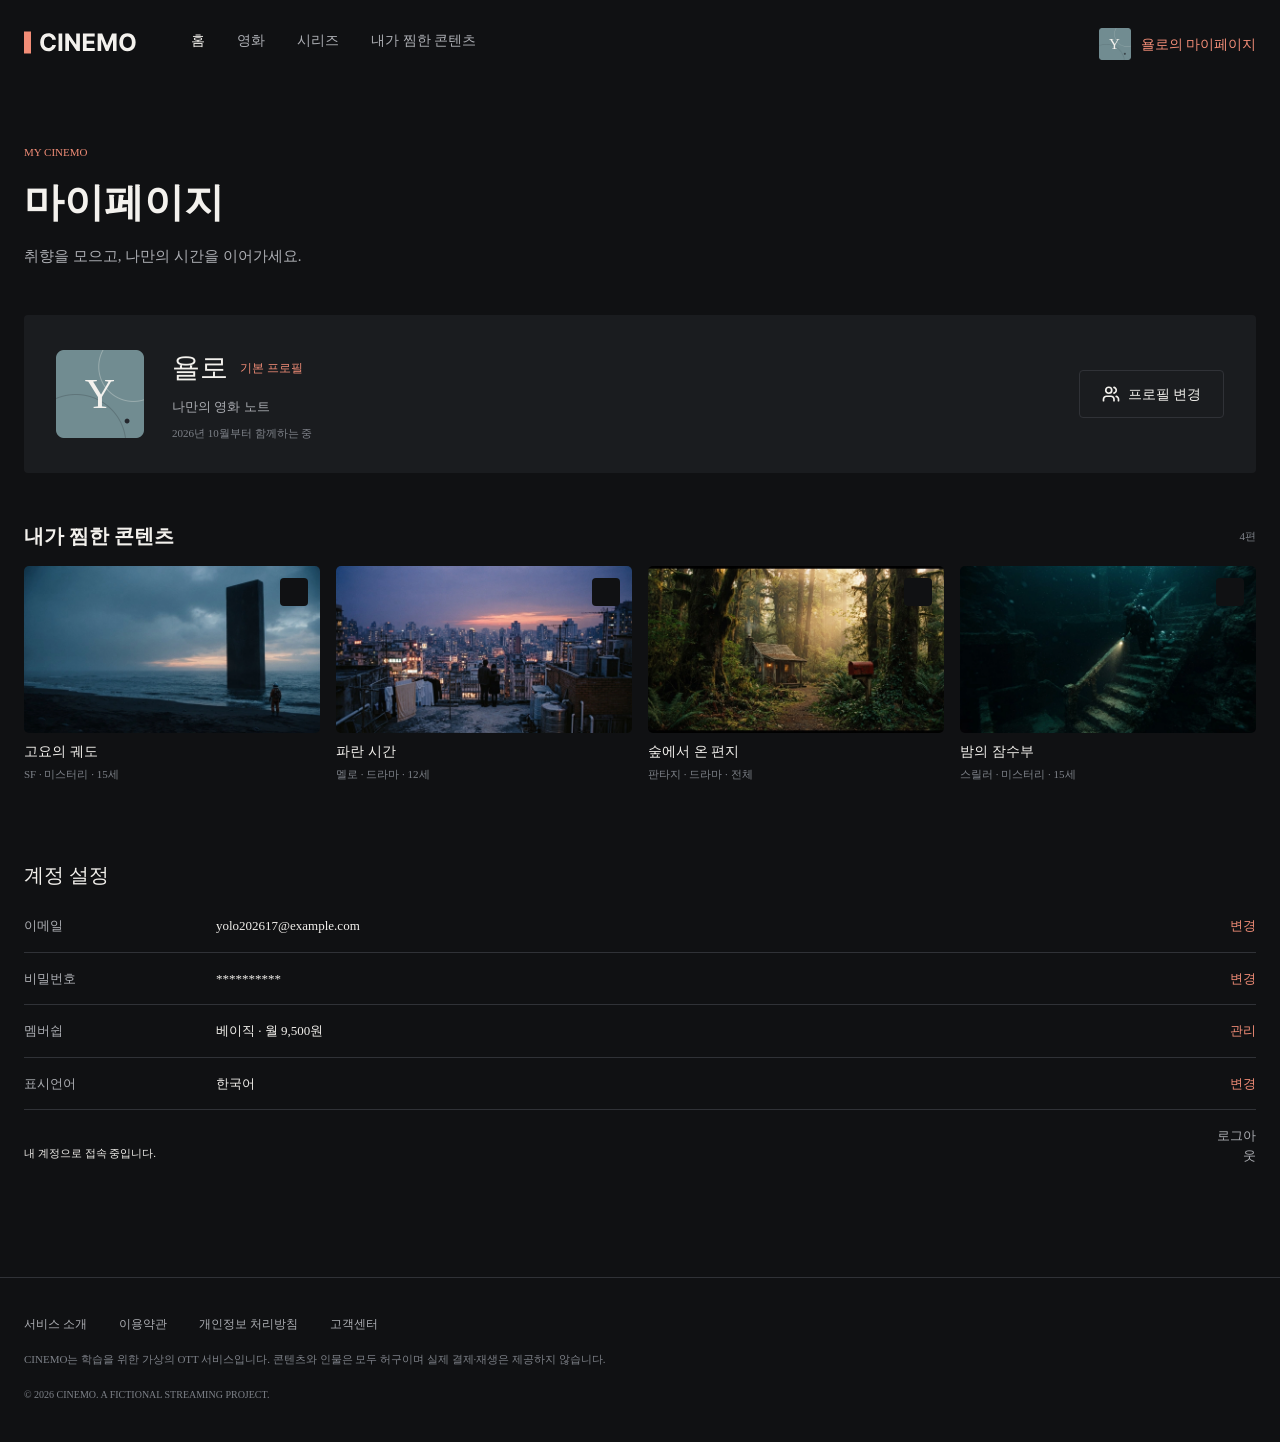
==== mypage.html @ 278b8002 "미디어쿼리 모바일 추가" ====
<!doctype html>
<html lang="ko">
  <head>
    <meta charset="UTF-8" />
    <meta name="viewport" content="width=device-width, initial-scale=1.0" />
    <title>mypage</title>
    <link
      rel="stylesheet"
      href="https://fonts.googleapis.com/css2?family=Noto+Sans+KR:wght@400;700&display=swap"
    />
    <link rel="stylesheet" href="./styles/reset.css" />
    <link rel="stylesheet" href="./styles/style.css" />
  </head>
  <body>
    <header class="site-header">
      <div class="header-container">
        <div class="header-left">
          <a href="./index.html" class="header-logo">
            <svg
              width="113"
              height="29"
              viewBox="0 0 113 29"
              fill="none"
              xmlns="http://www.w3.org/2000/svg"
            >
              <g clip-path="url(#clip0_1_660)">
                <rect y="3.5" width="7" height="22" fill="#F28D77" />
                <path
                  d="M31.9176 11.6562H28.1847C28.1165 11.1733 27.9773 10.7443 27.767 10.3693C27.5568 9.98864 27.2869 9.66477 26.9574 9.39773C26.6278 9.13068 26.2472 8.92614 25.8153 8.78409C25.3892 8.64205 24.9261 8.57102 24.4261 8.57102C23.5227 8.57102 22.7358 8.79545 22.0653 9.24432C21.3949 9.6875 20.875 10.3352 20.5057 11.1875C20.1364 12.0341 19.9517 13.0625 19.9517 14.2727C19.9517 15.517 20.1364 16.5625 20.5057 17.4091C20.8807 18.2557 21.4034 18.8949 22.0739 19.3267C22.7443 19.7585 23.5199 19.9744 24.4006 19.9744C24.8949 19.9744 25.3523 19.9091 25.7727 19.7784C26.1989 19.6477 26.5767 19.4574 26.9062 19.2074C27.2358 18.9517 27.5085 18.642 27.7244 18.2784C27.946 17.9148 28.0994 17.5 28.1847 17.0341L31.9176 17.0511C31.821 17.8523 31.5795 18.625 31.1932 19.3693C30.8125 20.108 30.2983 20.7699 29.6506 21.3551C29.0085 21.9347 28.2415 22.3949 27.3494 22.7358C26.4631 23.071 25.4602 23.2386 24.3409 23.2386C22.7841 23.2386 21.392 22.8864 20.1648 22.1818C18.9432 21.4773 17.9773 20.4574 17.267 19.1222C16.5625 17.7869 16.2102 16.1705 16.2102 14.2727C16.2102 12.3693 16.5682 10.75 17.2841 9.41477C18 8.07955 18.9716 7.0625 20.1989 6.36364C21.4261 5.65909 22.8068 5.30682 24.3409 5.30682C25.3523 5.30682 26.2898 5.44886 27.1534 5.73295C28.0227 6.01705 28.7926 6.43182 29.4631 6.97727C30.1335 7.51704 30.679 8.17898 31.0994 8.96307C31.5256 9.74716 31.7983 10.6449 31.9176 11.6562ZM38.2543 5.54545V23H34.5639V5.54545H38.2543ZM55.8899 5.54545V23H52.7024L45.1087 12.0142H44.9808V23H41.2905V5.54545H44.5291L52.0632 16.5227H52.2166V5.54545H55.8899ZM58.9389 23V5.54545H70.7003V8.58807H62.6293V12.7472H70.0952V15.7898H62.6293V19.9574H70.7344V23H58.9389ZM73.6342 5.54545H78.1854L82.9922 17.2727H83.1967L88.0035 5.54545H92.5547V23H88.9751V11.6392H88.8303L84.3132 22.9148H81.8757L77.3587 11.5966H77.2138V23H73.6342V5.54545ZM111.635 14.2727C111.635 16.1761 111.274 17.7955 110.553 19.1307C109.837 20.4659 108.859 21.4858 107.621 22.1903C106.388 22.8892 105.001 23.2386 103.462 23.2386C101.911 23.2386 100.518 22.8864 99.2855 22.1818C98.0526 21.4773 97.0781 20.4574 96.3622 19.1222C95.6463 17.7869 95.2884 16.1705 95.2884 14.2727C95.2884 12.3693 95.6463 10.75 96.3622 9.41477C97.0781 8.07955 98.0526 7.0625 99.2855 6.36364C100.518 5.65909 101.911 5.30682 103.462 5.30682C105.001 5.30682 106.388 5.65909 107.621 6.36364C108.859 7.0625 109.837 8.07955 110.553 9.41477C111.274 10.75 111.635 12.3693 111.635 14.2727ZM107.893 14.2727C107.893 13.0398 107.709 12 107.339 11.1534C106.976 10.3068 106.462 9.66477 105.797 9.22727C105.132 8.78977 104.354 8.57102 103.462 8.57102C102.57 8.57102 101.791 8.78977 101.126 9.22727C100.462 9.66477 99.9446 10.3068 99.5753 11.1534C99.2116 12 99.0298 13.0398 99.0298 14.2727C99.0298 15.5057 99.2116 16.5455 99.5753 17.392C99.9446 18.2386 100.462 18.8807 101.126 19.3182C101.791 19.7557 102.57 19.9744 103.462 19.9744C104.354 19.9744 105.132 19.7557 105.797 19.3182C106.462 18.8807 106.976 18.2386 107.339 17.392C107.709 16.5455 107.893 15.5057 107.893 14.2727Z"
                  fill="#F3F1ED"
                />
              </g>
              <defs>
                <clipPath id="clip0_1_660">
                  <rect width="113" height="29" fill="white" />
                </clipPath>
              </defs>
            </svg>
          </a>
          <nav>
            <ul class="service-list">
              <li><a href="#">홈</a></li>
              <li><a href="#">영화</a></li>
              <li><a href="#">시리즈</a></li>
              <li><a href="#">내가 찜한 콘텐츠</a></li>
            </ul>
          </nav>
        </div>
        <!-- header-left end -->

        <div class="header-right">
          <a href="./profile.html" class="user-profile">
            <div class="top-profile-avatar-spell">
              <span class="top-avatar-text">Y</span>
            </div>
            <span class="profile-link scarlet">욜로의 마이페이지</span>
          </a>
        </div>
        <!-- header-right -->
      </div>
    </header>
    <main>
      <div class="my-cinemo-content">
        <div class="page-introduction">
          <p class="mypage-eyebrow">MY CINEMO</p>
          <h1 class="mypage-title">마이페이지</h1>
          <p class="mypage-description">
            취향을 모으고, 나만의 시간을 이어가세요.
          </p>
        </div>

        <div class="user-profile-panel">
          <div class="profile-information">
            <div class="profile-avatar-spell">
              <span class="avatar-text">Y</span>
            </div>
            <div class="user-details">
              <div class="profile-heading">
                <h3 class="profile-name">욜로</h3>
                <p class="profile-badge">기본 프로필</p>
              </div>
              <p class="personal-caption">나만의 영화 노트</p>
              <p class="member-since">2026년 10월부터 함께하는 중</p>
            </div>
          </div>
          <div class="profile-change">
            <p class="membership-date">2026. 10 가입</p>
            <a href="./profile.html" class="profile-change-button">
              <svg
                class="user-icon"
                width="18"
                height="18"
                viewBox="0 0 18 18"
                fill="none"
                xmlns="http://www.w3.org/2000/svg"
              >
                <path
                  d="M12.0002 15.75V14.25C12.0002 13.4544 11.6841 12.6913 11.1215 12.1287C10.5588 11.5661 9.7957 11.25 8.99999 11.25H4.49963C3.70392 11.25 2.94079 11.5661 2.37814 12.1287C1.81549 12.6913 1.49939 13.4544 1.49939 14.25V15.75M12.0002 2.34595C12.6436 2.51272 13.2134 2.8884 13.6201 3.41399C14.0269 3.93959 14.2476 4.58536 14.2476 5.24995C14.2476 5.91453 14.0269 6.5603 13.6201 7.0859C13.2134 7.6115 12.6436 7.98717 12.0002 8.15395M16.5006 15.7499V14.2499C16.5001 13.5852 16.2788 12.9395 15.8716 12.4141C15.4643 11.8888 14.8941 11.5136 14.2504 11.3474M9.75005 5.25C9.75005 6.90685 8.4068 8.25 6.74981 8.25C5.09282 8.25 3.74957 6.90685 3.74957 5.25C3.74957 3.59315 5.09282 2.25 6.74981 2.25C8.4068 2.25 9.75005 3.59315 9.75005 5.25Z"
                  stroke-width="1.7"
                  stroke-linecap="round"
                  stroke="#F3F1ED"
                />
              </svg>
              <span class="profile-label">프로필 변경</span>
            </a>
          </div>
        </div>

        <div class="favorite-content">
          <div class="row-title">
            <h2>내가 찜한 콘텐츠</h2>
            <span>4편</span>
          </div>

          <div class="movie-list">
            <div class="movie-card">
              <a href="#">
                <img
                  src="./assets/images/Image-quiet-orbit.webp"
                  alt="고요의 궤도"
                />
                <div class="movie-checkbox">
                  <input type="checkbox" id="checkbox" />
                  <label class="checkboximage" for="checkbox">
                    <svg
                      width="16"
                      height="16"
                      viewBox="0 0 16 16"
                      fill="none"
                      xmlns="http://www.w3.org/2000/svg"
                    >
                      <path
                        d="M13.3328 4L6.0002 11.3328L2.6672 7.99971"
                        stroke-width="1.7"
                        stroke-linecap="round"
                        stroke="#F28D77"
                      ></path>
                    </svg>
                  </label>
                </div>
                <h3>고요의 궤도</h3>
                <p>SF · 미스터리 · 15세</p>
              </a>
            </div>

            <div class="movie-card">
              <a href="#">
                <img
                  src="./assets/images/Image-blue-hour.webp"
                  alt="파란 시간"
                />
                <div class="movie-checkbox">
                  <input type="checkbox" id="checkbox" />
                  <label class="checkboximage" for="checkbox">
                    <svg
                      width="16"
                      height="16"
                      viewBox="0 0 16 16"
                      fill="none"
                      xmlns="http://www.w3.org/2000/svg"
                    >
                      <path
                        d="M13.3328 4L6.0002 11.3328L2.6672 7.99971"
                        stroke-width="1.7"
                        stroke-linecap="round"
                        stroke="#F28D77"
                      ></path>
                    </svg>
                  </label>
                </div>
                <h3>파란 시간</h3>
                <p>멜로 · 드라마 · 12세</p>
              </a>
            </div>

            <div class="movie-card">
              <a href="#">
                <img
                  src="./assets/images/Image-forest-letter.webp"
                  alt="숲에서 온 편지"
                />
                <div class="movie-checkbox">
                  <input type="checkbox" id="checkbox" />
                  <label class="checkboximage" for="checkbox">
                    <svg
                      width="16"
                      height="16"
                      viewBox="0 0 16 16"
                      fill="none"
                      xmlns="http://www.w3.org/2000/svg"
                    >
                      <path
                        d="M13.3328 4L6.0002 11.3328L2.6672 7.99971"
                        stroke-width="1.7"
                        stroke-linecap="round"
                        stroke="#F28D77"
                      ></path>
                    </svg>
                  </label>
                </div>
                <h3>숲에서 온 편지</h3>
                <p>판타지 · 드라마 · 전체</p>
              </a>
            </div>

            <div class="movie-card">
              <a href="#">
                <img
                  src="./assets/images/Image-night-diver.webp"
                  alt="밤의 잠수부"
                />
                <div class="movie-checkbox">
                  <input type="checkbox" id="checkbox" />
                  <label class="checkboximage" for="checkbox">
                    <svg
                      width="16"
                      height="16"
                      viewBox="0 0 16 16"
                      fill="none"
                      xmlns="http://www.w3.org/2000/svg"
                    >
                      <path
                        d="M13.3328 4L6.0002 11.3328L2.6672 7.99971"
                        stroke-width="1.7"
                        stroke-linecap="round"
                        stroke="#F28D77"
                      ></path>
                    </svg>
                  </label>
                </div>
                <h3>밤의 잠수부</h3>
                <p>스릴러 · 미스터리 · 15세</p>
              </a>
            </div>
          </div>
        </div>

        <div class="account-settings">
          <h2>계정 설정</h2>

          <div class="setting-row">
            <span class="setting-label">이메일</span>
            <span class="setting-value">yolo202617@example.com</span>
            <a href="#">변경</a>
          </div>

          <div class="setting-row">
            <span class="setting-label">비밀번호</span>
            <span class="setting-value">**********</span>
            <a href="#">변경</a>
          </div>

          <div class="setting-row">
            <span class="setting-label">멤버쉽</span>
            <span class="setting-value">베이직 · 월 9,500원</span>
            <a href="#">관리</a>
          </div>

          <div class="setting-row">
            <span class="setting-label">표시언어</span>
            <span class="setting-value">한국어</span>
            <a href="#">변경</a>
          </div>

          <div class="setting-row">
            <p class="setting-note">내 계정으로 접속 중입니다.</p>
            <span class="setting-value"></span>
            <a href="#" class="logout-link">로그아웃</a>
          </div>
        </div>
      </div>
    </main>

    <footer class="site-footer">
      <div class="footer-container">
        <ul class="footer-link">
          <li><a href="#">서비스 소개</a></li>
          <li><a href="#">이용약관</a></li>
          <li><a href="#">개인정보 처리방침</a></li>
          <li><a href="#">고객센터</a></li>
        </ul>

        <p class="footer-copyright">
          CINEMO는 학습을 위한 가상의 OTT 서비스입니다. 콘텐츠와 인물은 모두
          허구이며 실제 <span class="payment">결제</span><span>재생</span>은
          제공하지 않습니다.
        </p>

        <p class="footer-notice">
          © 2026 CINEMO. A FICTIONAL STREAMING PROJECT.
        </p>
      </div>
    </footer>
  </body>
</html>
---- styles/style.css ----
body {
  background-color: #101113;
}
/* .header-container,
.intro-section,
.mypage-content,
.footer-container {
  padding: 0 40px;
} */
.header-container,
.my-cinemo-content,
.footer-container {
  width: 100%;
  max-width: 1440px;
  margin: 0 auto;
  box-sizing: border-box;
}

/* header 헤더 */
.site-header {
  width: 100%;
  height: 88px;
  display: flex;
  align-items: center;
  justify-content: space-between;
  text-align: center;
}
.header-container {
  width: 100%;
  max-width: 1440px;
  display: flex;
  justify-content: space-between;
  margin: 0 auto;
  padding: 0 24px;
}

.header-left {
  display: flex;
  justify-content: flex-start;
  gap: 54px;
}
.header-logo,
.user-profile,
.profile-change-button,
.profile-button-edit {
  cursor: pointer;
}
.service-list {
  display: flex;
  justify-content: space-between;
  gap: 32px;
}
.service-list li a {
  color: #f3f1ed;
  font-size: 14px;
}
.service-list li:first-child ~ li a {
  color: #acaeb3;
}
.user-profile {
  display: flex;
  align-items: center;
  justify-content: center;
  gap: 10px;
  font-size: 14px;
}
.profile-link.white {
  color: #f3f1ed;
}
.profile-link.scarlet {
  color: #f28d77;
}

.meta-list {
  display: flex;
  align-items: center;
  gap: 8px;
}
.meta-list li:not(:last-child)::after {
  content: " · ";
}

/* header 헤더 끝 */

/* mypage - content */
.intro-section {
  width: 100%;
  height: 590px;
  margin: 0 auto;

  background:
    linear-gradient(to top, #101113 0%, transparent 80%),
    linear-gradient(to right, #101113 0%, transparent 80%),
    url("../assets/images/Image-quiet-orbit.webp") center / cover no-repeat;
}

.hero-content {
  max-width: 1440px;
  display: flex;
  flex-direction: column;
  gap: 24px;
  margin: 0 auto;
  padding: 104px 24px 72px 24px;
}

.main-content {
  display: flex;
  flex-direction: column;
  gap: 24px;
  width: 540px;
  height: 330px;
}
.editorial-label {
  display: flex;
  flex-direction: row;
  gap: 12px;
  align-items: center;
}
.collection-label::before {
  display: inline-block;
  content: "";
  width: 24px;
  height: 2px;
  background-color: #f28d77;
  margin-right: 12px;
}
.collection-label {
  font-size: 12px;
  font-style: medium;
  color: #f28d77;
  display: inline-flex;
  align-items: center;
}
.collection-number {
  font-size: 10px;
  color: #acaeb3;
}

.film-metadata {
  width: 218px;
  display: flex;
  justify-content: space-between;
}
.film-metadata li {
  display: flex;
  align-items: center;
  justify-content: center;
}
.title h2 {
  font-size: 64px;
  color: #f3f1ed;
  font-style: bold;
}
.english-title {
  font-size: 11px;
  color: #acaeb3;
  font-style: regular;
}
.film-metadata {
  padding: 24px 0 0 0;
}
.year-and-genre {
  font-size: 12px;
  color: #acaeb3;
}
.year-and-genre::after {
  display: inline-block;
  content: "";
  width: 3px;
  height: 3px;
  border-radius: 50%;
  background-color: #acaeb3;
  margin-left: 8px;
}
.film-metadata li:nth-child(3)::after {
  content: none;
}
.age-rating {
  font-size: 10px;
  color: #acaeb3;
}
.duration {
  font-size: 12px;
  color: #acaeb3;
}

.synopsis {
  font-size: 16px;
  line-height: 1.85;
  color: #d2d3d5;
  width: 540px;
}
.film-actions {
  display: flex;
  gap: 10px;
}
.film-actions button {
  height: 48px;
  display: flex;
  align-items: center;
  gap: 12px;
  padding: 0 22px;
  border-radius: 4px;
  font-weight: bold;
}
.film-actions button:first-child {
  background-color: #f28d77;
}
.film-actions button:last-child {
  background-color: #232529;
}
p.up-right-label {
  font-size: 14px;
  color: #241512;
}

p.plus-label {
  font-size: 14px;
  color: #f3f1ed;
}

.main-label {
  display: flex;
  align-items: center;
  gap: 12px;
  height: 14px;
  line-height: 14px;
  font-size: 12px;
  font-weight: 500;
  letter-spacing: 0px;
  color: #f28d77;
}
.main-label::before {
  content: " ";
  width: 24px;
  height: 2px;
  background-color: #f28d77;
  flex-shrink: 0;
}

.main-label span {
  font-size: 10px;
  font-weight: 400;
  letter-spacing: 0.2em;
  color: #acaeb3;
}

.film-title {
  display: flex;
  flex-direction: column;
  gap: 8px;
  width: 100%;
  height: 98px;
  max-width: 540px;
}
.editorial-quote,
.collection-description {
  text-align: right;
}
.editorial-quote {
  color: #f3f1ed;
  font-size: 14px;
}
.collection-description {
  color: #acaeb3;
  font-size: 12px;
}

/*브라우저 컨텐츠*/
.my-cinemo-content {
  display: flex;
  flex-direction: column;
  gap: 48px;
  padding: 56px 24px 64px 24px;
}

.page-introduction {
  width: 100%;
  max-width: 1440px;
  display: flex;
  flex-direction: column;
  gap: 12px;
  margin: 0 auto;
}
.mypage-eyebrow {
  font-size: 11px;
  color: #f28d77;
}
.mypage-title {
  font-size: 40px;
  font-weight: 800;
  color: #f3f1ed;
}
.mypage-description {
  font-size: 15px;
  color: #acaeb3;
}

/* 프로필 패널 */
.user-profile-panel {
  width: 100%;
  max-width: 1440px;
  display: flex;
  justify-content: space-between;
  align-items: center;
  margin: 0 auto;
  padding: 32px;
  background-color: #1a1c1f;
  border-radius: 4px;
}
.profile-information {
  display: flex;
  align-items: center;
}
.user-details {
  display: flex;
  flex-direction: column;
  gap: 8px;
}
.profile-heading {
  display: flex;
  align-items: center;
  gap: 12px;
}
h3.profile-name {
  font-size: 28px;
  color: #f3f1ed;
}
p.profile-badge {
  font-size: 12px;
  color: #f28d77;
}
p.personal-caption {
  font-size: 13px;
  color: #acaeb3;
}
p.member-since {
  font-size: 11px;
  color: #7e8289;
}

.profile-change {
  display: flex;
  align-items: center;
  justify-content: space-between;
}
.membership-date {
  display: none;
  font-size: 11px;
  color: #7e8289;
}
.profile-change-button {
  height: 48px;
  display: flex;
  gap: 8px;
  align-items: center;
  padding: 0 22px;
  border: 1px solid #303237;
  border-radius: 4px;
}
.profile-label {
  color: #f3f1ed;
  font-size: 14px;
}

/* 계정설정 */
.account-settings {
  width: 100%;
  max-width: 1440px;
  height: 353px;
  margin: 0 auto;
}

/* profile 프로필 선택 */
.profile-selection {
  width: 100%;
  max-width: 1440px;
  display: flex;
  flex-direction: column;
  justify-content: space-between;
  align-items: center;
  gap: 56px;
  margin: 0 auto;
  padding: 116px 64px;
}
.profile-introduction {
  text-align: center;
}
.eyebrow {
  font-size: 10px;
  color: #f28d77;
}
h2.page-title {
  font-size: 40px;
  font-weight: 800;
  color: #f3f1ed;
}
p.description {
  font-size: 15px;
  color: #acaeb3;
}
.profile-option {
  width: 728px;
  /* display: flex;
  justify-content: space-between;
  align-items: center; */
  display: grid;
  grid-template-columns: repeat(4, 1fr);
  gap: 40px;
}
.profile-name {
  font-size: 18px;
}
.profile-description {
  font-size: 11px;
}
.profile-avatar-admin {
  width: 152px;
  height: 152px;
  background: url("../assets/images/avatar-admin.png") center / cover no-repeat;
  display: flex;
  justify-content: center;
  align-items: center;
}
.profile-avatar-master {
  width: 152px;
  height: 152px;
  background: url("../assets/images/avatar-master.png") center / cover no-repeat;
  display: flex;
  justify-content: center;
  align-items: center;
}
.profile-avatar-user {
  width: 152px;
  height: 152px;
  background: url("../assets/images/avatar-user.png") center / cover no-repeat;
  display: flex;
  justify-content: center;
  align-items: center;
}
.profile-avatar-guest {
  width: 152px;
  height: 152px;
  background: url("../assets/images/avatar-guest.png") center / cover no-repeat;
  display: flex;
  justify-content: center;
  align-items: center;
}
.avatar-main-text {
  font-size: 72px;
  color: #f3f1ed;
}
.top-profile-avatar-spell {
  width: 32px;
  height: 32px;
  background: url("../assets/images/avatar-admin.png") center / cover no-repeat;
  display: flex;
  justify-content: center;
  align-items: center;
}
.top-avatar-text {
  font-size: 15px;
  color: #f3f1ed;
}

.profile-avatar-spell {
  width: 88px;
  height: 88px;
  background: url("../assets/images/avatar-admin.png") center / cover no-repeat;
  display: flex;
  justify-content: center;
  align-items: center;
  margin-right: 28px;
}
.avatar-text {
  font-size: 42px;
  color: #f3f1ed;
}
.profile-sub-name {
  display: flex;
  flex-direction: column;
  align-items: center;
  gap: 6px;
  margin-top: 16px;
}
.profile-name {
  font-size: 18px;
  color: #f3f1ed;
}
.profile-description {
  font-size: 11px;
  color: #acaeb3;
}
.profile-button-edit {
  height: 48px;
  display: flex;
  align-items: center;
  gap: 8px;
  padding: 22px;
  border: 1px solid #303237;
  border-radius: 4px;
}
p.profile-management {
  font-size: 14px;
  font-weight: 800;
  color: #f3f1ed;
}
p.project-note {
  text-align: center;
  font-size: 11px;
  color: #7e8289;
}

.site-footer {
  width: 100%;
  max-width: 1440px;
  position: relative;
  margin: 0 auto;
  padding: 40px 24px;
  display: flex;
  flex-direction: column;
  align-items: flex-start;
  gap: 20px;
  border-top: 1px solid #303237;
}

.footer-container {
  width: 100%;
  max-width: 1440px;
  display: flex;
  flex-direction: column;
  margin: 0 auto;
  gap: 20px;
}

.footer-link {
  display: flex;
  gap: 32px;
  margin: 0;
  padding: 0;
  list-style: none;
  font-weight: 400;
  font-style: normal;
  font-size: 12px;
  line-height: 100%;
}

.footer-link a {
  color: #acaeb3;
  text-decoration: none;
}

.site-footer {
  width: 100%;
}

.site-footer > .container {
  display: flex;
  flex-direction: column;
  align-items: flex-start;
  gap: 20px;
  max-width: 1440px;
  width: 100%;
}

.footer-copyright {
  width: 100%;
  height: 20px;
  margin: 0;
  font-size: 11px;
  color: #7e8289;
  line-height: 180%;
}

.payment::after {
  content: "·";
  width: 2px;
  height: 2px;
  border-radius: 50%;
}

.footer-notice {
  width: 259px;
  height: 12px;
  margin: 0;
  font-size: 10px;
  color: #7e8289;
  line-height: 100%;
}

.mobile-break {
  display: inline;
}

/* 콘텐츠 전체 영역 */
.mypage-content {
  max-width: 1440px;
  margin: 0 auto;
  color: #f3f1ed;
  padding: 0 24px;
}
.mypage-content:nth-child(2) {
  margin-bottom: 48px;
}
.mypage-content:nth-child(3) {
  margin-bottom: 64px;
}
.collection {
  margin-bottom: 48px;
}

.section-heading {
  display: flex;
  justify-content: space-between;
  align-items: center;
  gap: 16px;
  margin-bottom: 20px;
}

.section-heading h2 {
  margin: 0;
  font-size: 24px;
  font-weight: 700;
}

.section-heading p {
  margin: 4px 0 0;
  color: #acadb9;
  font-size: 13px;
}

.section-heading > a {
  flex-shrink: 0;
  color: #acadb9;
  font-size: 12px;
}

/* 영화 카드 4개 가로 배치 */
.movie-list {
  display: grid;
  grid-template-columns: repeat(4, minmax(0, 1fr));
  gap: 20px;
}
.movie-card {
  min-width: 0;
}
.movie-card a {
  position: relative;
  display: block;
  color: inherit;
  text-decoration: none;
}
.movie-card img {
  display: block;
  width: 100%;
  aspect-ratio: 16 / 9;
  object-fit: cover;
  border-radius: 5px;
}
.movie-metadata {
  display: flex;
  align-items: center;
}
.movie-metadata li {
  font-size: 11px;
  color: #acaeb3;
  display: flex;
  align-items: center;
  white-space: nowrap;
}
.movie-metadata li::after {
  display: inline-block;
  content: "";
  width: 3px;
  height: 3px;
  border-radius: 50%;
  background-color: #acaeb3;
  margin: 0 8px;
}
.movie-metadata li:last-child::after {
  content: none;
}

.favorite-content {
  width: 100%;
  max-width: 1440px;
  margin: 0 auto;
}

.favorite-content .row-title {
  display: flex;
  justify-content: space-between;
  align-items: center;
  margin-bottom: 15px;
}

.row-title h2 {
  font-size: 20px;
  font-weight: bold;
  color: #f3f1ed;
}

.row-title span {
  font-size: 11px;
  color: #7e8289;
}

.mypage-content p {
  color: #acaeb3;
  margin-bottom: 20px;
}

.movie-list {
  display: grid;
  grid-template-columns: repeat(4, 1fr);
  gap: 16px;
}

.movie-card img {
  width: 100%;
  aspect-ratio: 16 / 9;
  object-fit: cover;
  display: block;
}

.movie-card:hover img {
  opacity: 0.8;
}

.movie-card h3 {
  font-size: 14px;
  margin: 8px 0 4px;
  color: #f3f1ed;
}

.movie-card p {
  font-size: 11px;
  color: #7e8289;
  margin: 0;
}

.account-settings h2 {
  margin-bottom: 10px;
  font-size: 20px;
  color: #f3f1ed;
}

.setting-row {
  display: grid;
  grid-template-columns: 180px 1fr 48px;
  gap: 12px;
  align-items: center;
  padding: 16px 0;
  border-bottom: 1px solid #303237;
  font-size: 13px;
}

.setting-row:last-child {
  border: 0;
}

.setting-row a {
  color: #f28d77;
  text-decoration: none;
  text-align: right;
}

.setting-row .logout-link {
  color: #acaeb3;
}

.setting-note {
  display: flex;
  justify-content: space-between;
  align-items: center;
  font-size: 11px;
  color: #acaeb3;
}

.setting-note a {
  color: #acaeb3;
  text-decoration: none;
}

.setting-label {
  color: #acaeb3;
}
.setting-value {
  color: #f3f1ed;
}

.favorite-content {
  margin-bottom: 30px;
}

.account-settings h2 {
  font-size: 20px;
  margin-bottom: 10px;
}

.setting {
  display: grid;
  grid-template-columns: 100px 1fr 40px;
  gap: 12px;
  align-items: center;
  padding: 16px 0;
  border-bottom: 1px solid #303237;
  font-size: 13px;
}

.setting a {
  color: #f28d77;
  text-decoration: none;
  text-align: right;
}

.setting-note {
  font-size: 11px;
  color: #f3f1ed;
  margin-top: 16px;
}

.movie-checkbox {
  width: 28px;
  height: 28px;
  position: absolute;
  top: 12px;
  right: 12px;
  width: 28px;
  height: 28px;
  background-color: #101113;
  border-radius: 4px;
  cursor: pointer;
}
#checkbox {
  width: 28px;
  height: 28px;
  opacity: 0;
  cursor: pointer;
}
.checkboximage {
  display: none;
  justify-content: center;
  align-items: center;
  width: 28px;
  height: 28px;
  position: absolute;
  top: 50%;
  left: 50%;
  transform: translate(-50%, -50%);
  cursor: pointer;
}
#checkbox:checked + .checkboximage {
  display: flex;
}
/* 모바일 */
@media (max-width: 767px) {
  /* 헤더 메뉴바*/
  .site-header {
    height: auto;
    align-items: flex-start;
    padding: 27px 16px;
  }
  .header-container {
    padding: 0;
  }
  .header-left {
    display: block;
  }

  .editorial-aside {
    display: none;
  }
  .service-list {
    padding-top: 20px;
    justify-content: flex-start;
  }
  .service-list li {
    flex-shrink: 0;
  }
  .service-list li a {
    font-size: 13px;
    white-space: nowrap;
  }
  .header-right {
    align-items: flex-start;
  }
  .profile-link {
    display: none;
  }
  .mypage-title {
    font-size: 30px;
  }
  .mypage-description {
    font-size: 13px;
  }

  /* main page intro section*/
  .hero-content {
    padding: 104px 16px 72px 16px;
  }
  .title h2 {
    font-size: 40px;
  }
  .synopsis {
    font: 14px;
    width: 390px;
  }
  .editorial-aside {
    display: none;
  }

  /* mypage.html 프로필 변경 패널 */
  .user-profile-panel {
    display: block;
  }
  .profile-information {
    margin-bottom: 24px;
  }
  .profile-avatar-spell {
    width: 64px;
    height: 64px;
  }
  h3.profile-name {
    font-size: 22px;
  }
  .membership-date {
    display: block;
  }
  .profile-label {
    font-size: 13px;
  }

  /* profil.html의 프로필 부분 */
  h2.page-title {
    font-size: 28px;
  }
  p.description {
    font-size: 13px;
  }
  .profile-sub-name {
    width: 152px;
  }
  .profile-description {
    display: none;
  }
  .profile-selection {
    padding: 56px 24px;
  }
  .profile-option {
    width: 100%;
    grid-template-columns: repeat(2, 1fr);
    gap: 32px;
  }
  .profile-option li {
    width: 100%;
    display: flex;
    justify-content: center;
  }
  p.project-note {
    padding-bottom: 90px;
  }
}
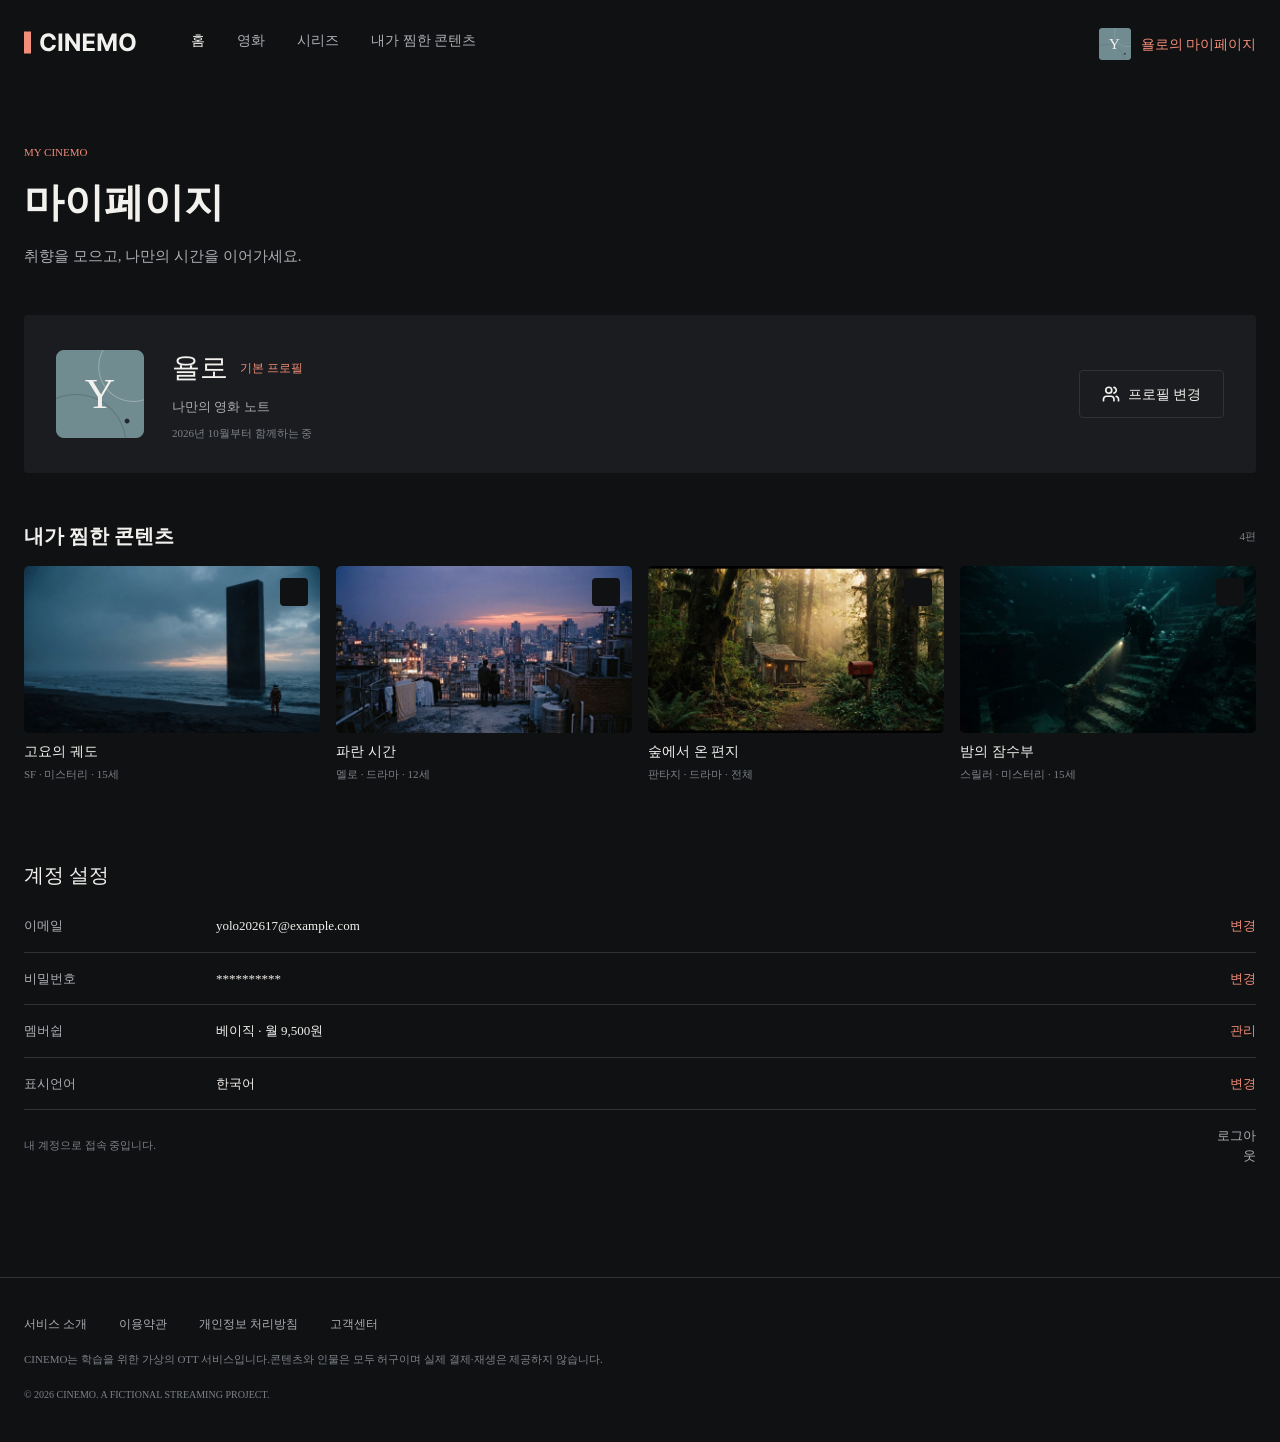
==== commit d5b8e30f: "css 마지막 수정, 모바일 css 수정" ====
--- a/mypage.html
+++ b/mypage.html
@@ -281,7 +281,7 @@
         </ul>
 
         <p class="footer-copyright">
-          CINEMO는 학습을 위한 가상의 OTT 서비스입니다. 콘텐츠와 인물은 모두
+          CINEMO는 학습을 위한 가상의 OTT 서비스입니다.<br class="footer-break">콘텐츠와 인물은 모두
           허구이며 실제 <span class="payment">결제</span><span>재생</span>은
           제공하지 않습니다.
         </p>
--- a/styles/style.css
+++ b/styles/style.css
@@ -189,6 +189,7 @@
   line-height: 1.85;
   color: #d2d3d5;
   width: 540px;
+  height: 60px;
 }
 .film-actions {
   display: flex;
@@ -513,10 +514,8 @@
 
 .site-footer {
   width: 100%;
-  max-width: 1440px;
   position: relative;
   margin: 0 auto;
-  padding: 40px 24px;
   display: flex;
   flex-direction: column;
   align-items: flex-start;
@@ -526,11 +525,12 @@
 
 .footer-container {
   width: 100%;
-  max-width: 1440px;
   display: flex;
   flex-direction: column;
   margin: 0 auto;
+  padding: 40px 24px;
   gap: 20px;
+  box-sizing: border-box;
 }
 
 .footer-link {
@@ -816,8 +816,7 @@
 
 .setting-note {
   font-size: 11px;
-  color: #f3f1ed;
-  margin-top: 16px;
+  color: #7e8289;
 }
 
 .movie-checkbox {
@@ -853,111 +852,168 @@
 #checkbox:checked + .checkboximage {
   display: flex;
 }
+
 /* 모바일 */
-@media (max-width: 767px) {
-  /* 헤더 메뉴바*/
-  .site-header {
+@media (max-width: 768px) {
+  .synopsis {
+    width: 100%;
+  }
+  .intro-section {
     height: auto;
-    align-items: flex-start;
-    padding: 27px 16px;
-  }
-  .header-container {
+    min-height: 590px;
+  }
+  .mypage-content p {
+    font-size: 11px;
+    margin-bottom: 20px;
+  }
+  .row-title {
+    margin-bottom: 8px;
+  }
+  .row-title h2 {
+    font-size: 20px;
+  }
+  .mypage-content .row-title span {
+    display: none;
+  }
+  .movie-list {
+    display: flex;
+    gap: 16px;
+    overflow-x: auto;
+    margin-right: -24px;
+    padding: 0 24px 16px 0;
+  }
+  .movie-card {
+    flex: 0 0 240px;
+  }
+  .movie-card h3 {
+    font-size: 16px;
+    margin: 12px 0 6px;
+  }
+  .movie-metadata li,
+  .favorite-content .movie-card p {
+    font-size: 11px;
+  }
+  .movie-list::-webkit-scrollbar {
+    height: 3px;
+  }
+  .movie-list::-webkit-scrollbar-track {
+    margin-right: 24px;
+    background-color: #303237;
+  }
+  .movie-list::-webkit-scrollbar-thumb {
+    background-color: #7e8289;
+    border-radius: 2px;
+  }
+  .favorite-content .movie-list {
+    display: grid;
+    grid-template-columns: repeat(2, minmax(0, 1fr));
+    gap: 24px 16px;
+    overflow: visible;
+    margin-right: 0;
     padding: 0;
   }
-  .header-left {
-    display: block;
-  }
-
-  .editorial-aside {
+  .movie-checkbox,
+  #checkbox,
+  .checkboximage {
+    width: 24px;
+    height: 24px;
+  }
+  .movie-checkbox {
+    top: 8px;
+    right: 8px;
+  }
+  .account-settings {
+    height: auto;
+  }
+  .setting-row {
+    grid-template-columns: 1fr auto;
+    row-gap: 4px;
+    padding: 24px 0;
+    border-top: 1px solid #303237;
+    border-bottom: 0;
+  }
+  .setting-label,
+  .setting-value {
+    grid-column: 1;
+  }
+  .setting-row a {
+    grid-column: 2;
+    grid-row: 1 / span 2;
+    align-self: center;
+    font-size: 14px;
+  }
+  .setting-value:empty {
     display: none;
   }
-  .service-list {
-    padding-top: 20px;
-    justify-content: flex-start;
-  }
-  .service-list li {
-    flex-shrink: 0;
-  }
-  .service-list li a {
-    font-size: 13px;
-    white-space: nowrap;
-  }
-  .header-right {
-    align-items: flex-start;
-  }
-  .profile-link {
+  .setting-row:last-child {
+    border-top: 1px solid #303237;
+    border-bottom: 0;
+  }
+}
+
+/* 모바일 푸터 */
+@media (max-width: 768px) {
+    .site-footer {
+      width: 100%;
+  }
+
+    .footer-link {
+      flex-wrap: wrap;
+      gap: 20px;
+  }
+
+    .footer-notice {
+      width: auto;
+      height: auto;
+      line-height: 1.6;
+      margin-top: 16px;
+  }
+}
+@media (min-width: 768px) and (max-width: 1150px){
+    .footer-break {
+      display: none;
+  }
+}
+@media (min-width: 1150px) {
+  .footer-break {
     display: none;
   }
-  .mypage-title {
-    font-size: 30px;
-  }
-  .mypage-description {
-    font-size: 13px;
-  }
-
-  /* main page intro section*/
-  .hero-content {
-    padding: 104px 16px 72px 16px;
-  }
-  .title h2 {
-    font-size: 40px;
-  }
-  .synopsis {
-    font: 14px;
-    width: 390px;
-  }
-  .editorial-aside {
+ 
+  .footer-copyright {
+      white-space: nowrap;
+  }
+}
+
+
+/* 모바일 푸터 */
+@media (max-width: 768px) {
+    .site-footer {
+      width: 100%;
+  }
+
+    .footer-link {
+      flex-wrap: wrap;
+      gap: 20px;
+  }
+
+    .footer-notice {
+      width: auto;
+      height: auto;
+      line-height: 1.6;
+      margin-top: 16px;
+  }
+}
+@media (min-width: 768px) and (max-width: 1150px){
+    .footer-break {
+      display: none;
+  }
+}
+@media (min-width: 1150px) {
+  .footer-break {
     display: none;
   }
-
-  /* mypage.html 프로필 변경 패널 */
-  .user-profile-panel {
-    display: block;
-  }
-  .profile-information {
-    margin-bottom: 24px;
-  }
-  .profile-avatar-spell {
-    width: 64px;
-    height: 64px;
-  }
-  h3.profile-name {
-    font-size: 22px;
-  }
-  .membership-date {
-    display: block;
-  }
-  .profile-label {
-    font-size: 13px;
-  }
-
-  /* profil.html의 프로필 부분 */
-  h2.page-title {
-    font-size: 28px;
-  }
-  p.description {
-    font-size: 13px;
-  }
-  .profile-sub-name {
-    width: 152px;
-  }
-  .profile-description {
-    display: none;
-  }
-  .profile-selection {
-    padding: 56px 24px;
-  }
-  .profile-option {
-    width: 100%;
-    grid-template-columns: repeat(2, 1fr);
-    gap: 32px;
-  }
-  .profile-option li {
-    width: 100%;
-    display: flex;
-    justify-content: center;
-  }
-  p.project-note {
-    padding-bottom: 90px;
-  }
-}
+ 
+  .footer-copyright {
+      white-space: nowrap;
+  }
+}
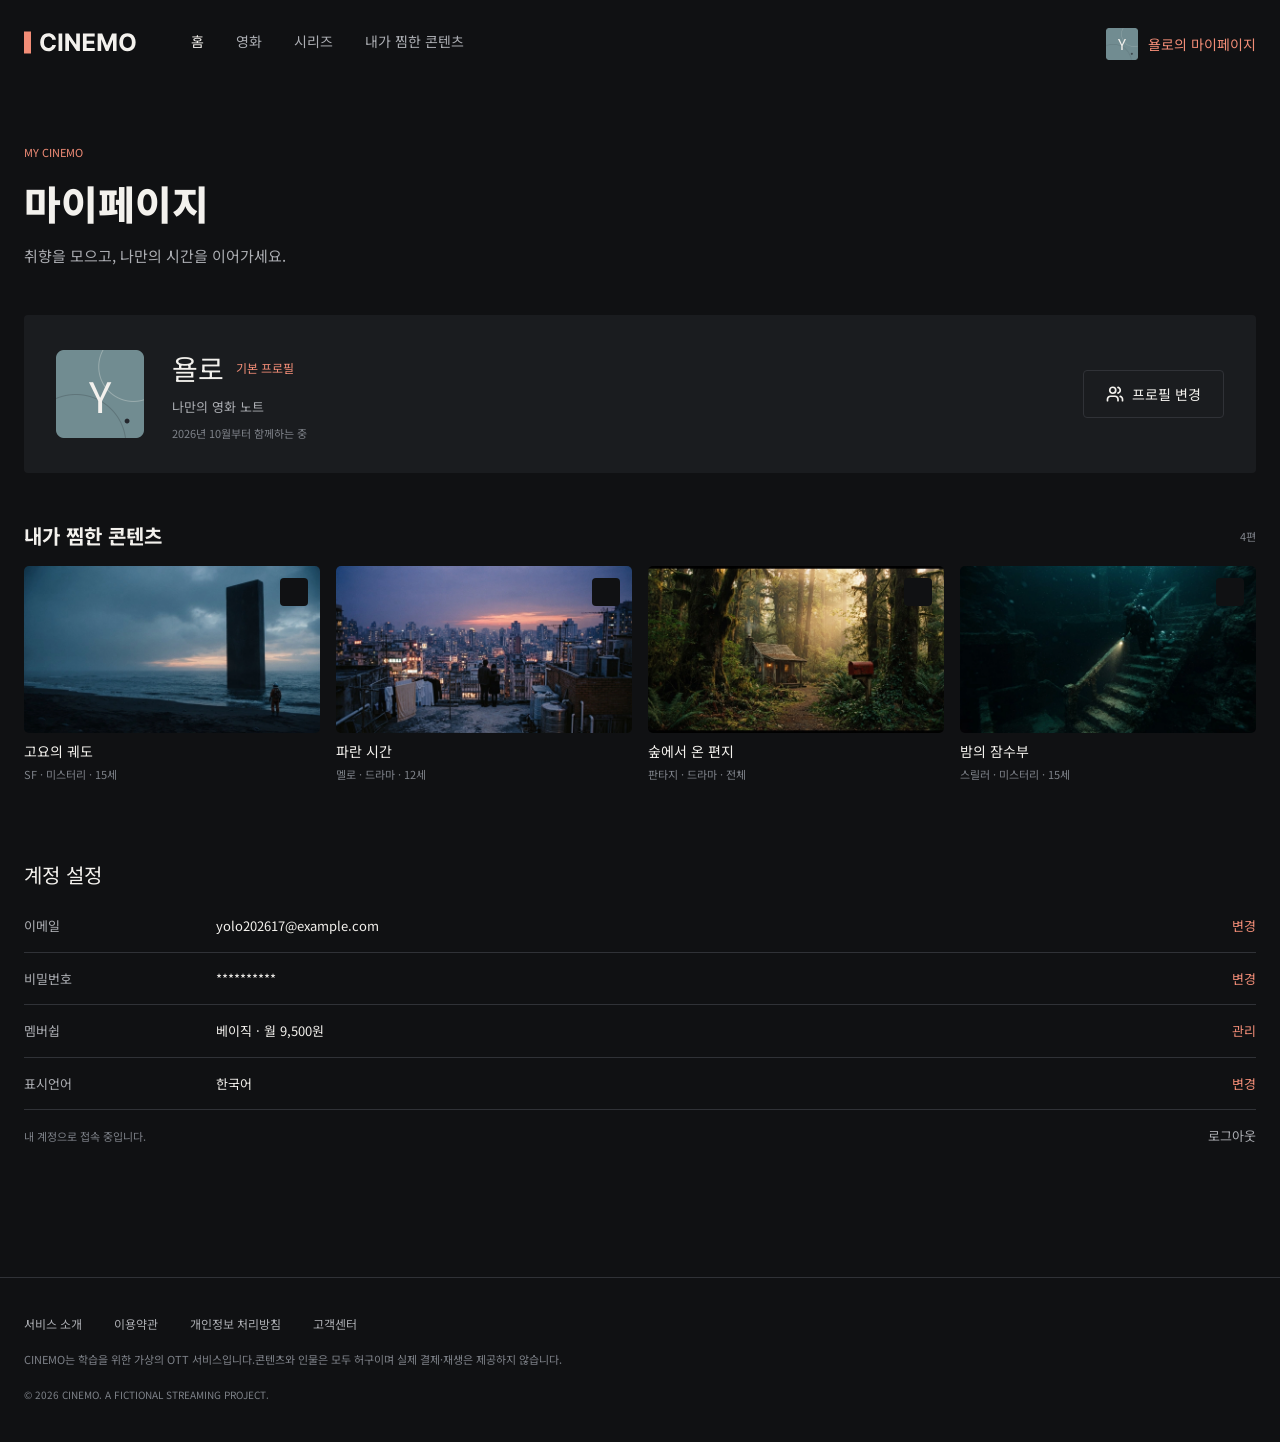
==== commit d27beca3: "mobile style delete" ====
--- a/mypage.html
+++ b/mypage.html
@@ -4,9 +4,15 @@
     <meta charset="UTF-8" />
     <meta name="viewport" content="width=device-width, initial-scale=1.0" />
     <title>mypage</title>
+    <link rel="preconnect" href="https://fonts.googleapis.com" />
+    <link rel="preconnect" href="https://fonts.gstatic.com/" crossorigin />
     <link
+      href="https://fonts.googleapis.com/css2?family=Noto+Sans+KR:wght@400;500;600;700&display=swap"
       rel="stylesheet"
-      href="https://fonts.googleapis.com/css2?family=Noto+Sans+KR:wght@400;700&display=swap"
+    />
+    <link
+      href="https://fonts.googleapis.com/css2?family=Inter:wght@400;500;600;700&display=swap"
+      rel="stylesheet"
     />
     <link rel="stylesheet" href="./styles/reset.css" />
     <link rel="stylesheet" href="./styles/style.css" />
@@ -281,9 +287,10 @@
         </ul>
 
         <p class="footer-copyright">
-          CINEMO는 학습을 위한 가상의 OTT 서비스입니다.<br class="footer-break">콘텐츠와 인물은 모두
-          허구이며 실제 <span class="payment">결제</span><span>재생</span>은
-          제공하지 않습니다.
+          CINEMO는 학습을 위한 가상의 OTT 서비스입니다.<br
+            class="footer-break"
+          />콘텐츠와 인물은 모두 허구이며 실제 <span class="payment">결제</span
+          ><span>재생</span>은 제공하지 않습니다.
         </p>
 
         <p class="footer-notice">
--- a/styles/style.css
+++ b/styles/style.css
@@ -1,12 +1,14 @@
 body {
   background-color: #101113;
-}
-/* .header-container,
-.intro-section,
-.mypage-content,
-.footer-container {
-  padding: 0 40px;
-} */
+  font-family: "Noto Sans KR", sans-serif;
+}
+.en {
+  font-family: "Inter", sans-serif;
+}
+
+.font-inter {
+  font-family: "Inter", sans-serif;
+}
 .header-container,
 .my-cinemo-content,
 .footer-container {
@@ -853,15 +855,121 @@
   display: flex;
 }
 
-/* 모바일 */
 @media (max-width: 768px) {
+  /* 헤더 메뉴바*/
+  .site-header {
+    height: auto;
+    align-items: flex-start;
+    padding: 27px 16px;
+  }
+  .header-container {
+    padding: 0;
+  }
+  .header-left {
+    display: block;
+  }
+
+  .editorial-aside {
+    display: none;
+  }
+  .service-list {
+    padding-top: 20px;
+    justify-content: flex-start;
+  }
+  .service-list li {
+    flex-shrink: 0;
+  }
+  .service-list li a {
+    font-size: 13px;
+    white-space: nowrap;
+  }
+  .header-right {
+    align-items: flex-start;
+  }
+  .profile-link {
+    display: none;
+  }
+  .mypage-title {
+    font-size: 30px;
+  }
+  .mypage-description {
+    font-size: 13px;
+  }
+
+  /* 모바일 쿼리 메인 인트로 시작*/
+  .intro-section {
+    box-sizing: border-box;
+    width: 100%;
+    max-width: 100%;
+    margin: 0 auto;
+    padding: 100px 16px 36px;
+    line-height: 10px;
+  }
+  .hero-content {
+    width: 100%;
+    max-width: 100%;
+    margin: 0;
+    padding: 150px 16px 72px;
+    gap: 24px;
+  }
+  .editorial-label {
+    flex-wrap: wrap;
+    gap: 8px;
+  }
+  .collection-label {
+    font-weight: 500;
+  }
+  .title {
+    min-width: 0;
+  }
+  .title h2 {
+    margin: 0;
+    font-size: 40px;
+    font-weight: 700;
+    line-height: 1.3;
+    word-break: keep-all;
+    overflow-wrap: anywhere;
+  }
+  .english-title {
+    overflow-wrap: anywhere;
+    padding-top: 16px;
+  }
+  .film-metadata {
+    width: 100%;
+    max-width: 300px;
+    display: flex;
+    justify-content: flex-start;
+    font-size: 7px;
+    flex-wrap: wrap;
+    margin: 0;
+    list-style: none;
+    gap: 8px;
+  }
   .synopsis {
     width: 100%;
-  }
-  .intro-section {
+    max-width: 385px;
+    margin: 0;
+    font-size: 11px;
+    font-weight: 400;
+    overflow-wrap: wrap;
+  }
+  .film-actions {
+    flex-wrap: wrap;
+  }
+  .film-actions button {
+    max-width: 100%;
     height: auto;
-    min-height: 590px;
-  }
+    padding: 12px 16px;
+  }
+  .film-actions button p {
+    margin: 0;
+  }
+  div.editorial-aside {
+    display: none;
+  }
+  /* 모바일 쿼리 메인 인트로 끝 */
+
+  /* 모바일 슬라이드 이미지 */
   .mypage-content p {
     font-size: 11px;
     margin-bottom: 20px;
@@ -910,110 +1018,89 @@
     gap: 24px 16px;
     overflow: visible;
     margin-right: 0;
-    padding: 0;
-  }
-  .movie-checkbox,
-  #checkbox,
-  .checkboximage {
-    width: 24px;
-    height: 24px;
-  }
-  .movie-checkbox {
-    top: 8px;
-    right: 8px;
-  }
-  .account-settings {
+  }
+  /* 모바일 슬라이드 이미지 끝 */
+
+  /* mypage.html 프로필 변경 패널 */
+  .user-profile-panel {
+    display: block;
+  }
+  .profile-information {
+    margin-bottom: 24px;
+  }
+  .profile-avatar-spell {
+    width: 64px;
+    height: 64px;
+  }
+  h3.profile-name {
+    font-size: 22px;
+  }
+  .membership-date {
+    display: block;
+  }
+  .profile-label {
+    font-size: 13px;
+  }
+
+  /* profil.html의 프로필 부분 */
+  h2.page-title {
+    font-size: 28px;
+  }
+  p.description {
+    font-size: 13px;
+  }
+  .profile-sub-name {
+    width: 152px;
+  }
+  .profile-description {
+    display: none;
+  }
+  .profile-selection {
+    padding: 56px 24px;
+  }
+  .profile-option {
+    width: 100%;
+    grid-template-columns: repeat(2, 1fr);
+    gap: 32px;
+  }
+  .profile-option li {
+    width: 100%;
+    display: flex;
+    justify-content: center;
+  }
+  p.project-note {
+    padding-bottom: 90px;
+  }
+
+  /* 모바일 푸터 */
+  .site-footer {
+    width: 100%;
+  }
+
+  .footer-link {
+    flex-wrap: wrap;
+    gap: 20px;
+  }
+
+  .footer-notice {
+    width: auto;
     height: auto;
-  }
-  .setting-row {
-    grid-template-columns: 1fr auto;
-    row-gap: 4px;
-    padding: 24px 0;
-    border-top: 1px solid #303237;
-    border-bottom: 0;
-  }
-  .setting-label,
-  .setting-value {
-    grid-column: 1;
-  }
-  .setting-row a {
-    grid-column: 2;
-    grid-row: 1 / span 2;
-    align-self: center;
-    font-size: 14px;
-  }
-  .setting-value:empty {
+    line-height: 1.6;
+    margin-top: 16px;
+  }
+}
+/* 모바일 푸터 br */
+@media (min-width: 768px) and (max-width: 1150px) {
+  .footer-break {
     display: none;
-  }
-  .setting-row:last-child {
-    border-top: 1px solid #303237;
-    border-bottom: 0;
-  }
-}
-
-/* 모바일 푸터 */
-@media (max-width: 768px) {
-    .site-footer {
-      width: 100%;
-  }
-
-    .footer-link {
-      flex-wrap: wrap;
-      gap: 20px;
-  }
-
-    .footer-notice {
-      width: auto;
-      height: auto;
-      line-height: 1.6;
-      margin-top: 16px;
-  }
-}
-@media (min-width: 768px) and (max-width: 1150px){
-    .footer-break {
-      display: none;
   }
 }
 @media (min-width: 1150px) {
   .footer-break {
     display: none;
   }
- 
+
   .footer-copyright {
-      white-space: nowrap;
-  }
-}
-
-
-/* 모바일 푸터 */
-@media (max-width: 768px) {
-    .site-footer {
-      width: 100%;
-  }
-
-    .footer-link {
-      flex-wrap: wrap;
-      gap: 20px;
-  }
-
-    .footer-notice {
-      width: auto;
-      height: auto;
-      line-height: 1.6;
-      margin-top: 16px;
-  }
-}
-@media (min-width: 768px) and (max-width: 1150px){
-    .footer-break {
-      display: none;
-  }
-}
-@media (min-width: 1150px) {
-  .footer-break {
-    display: none;
-  }
- 
-  .footer-copyright {
-      white-space: nowrap;
-  }
-}+    white-space: nowrap;
+  }
+}
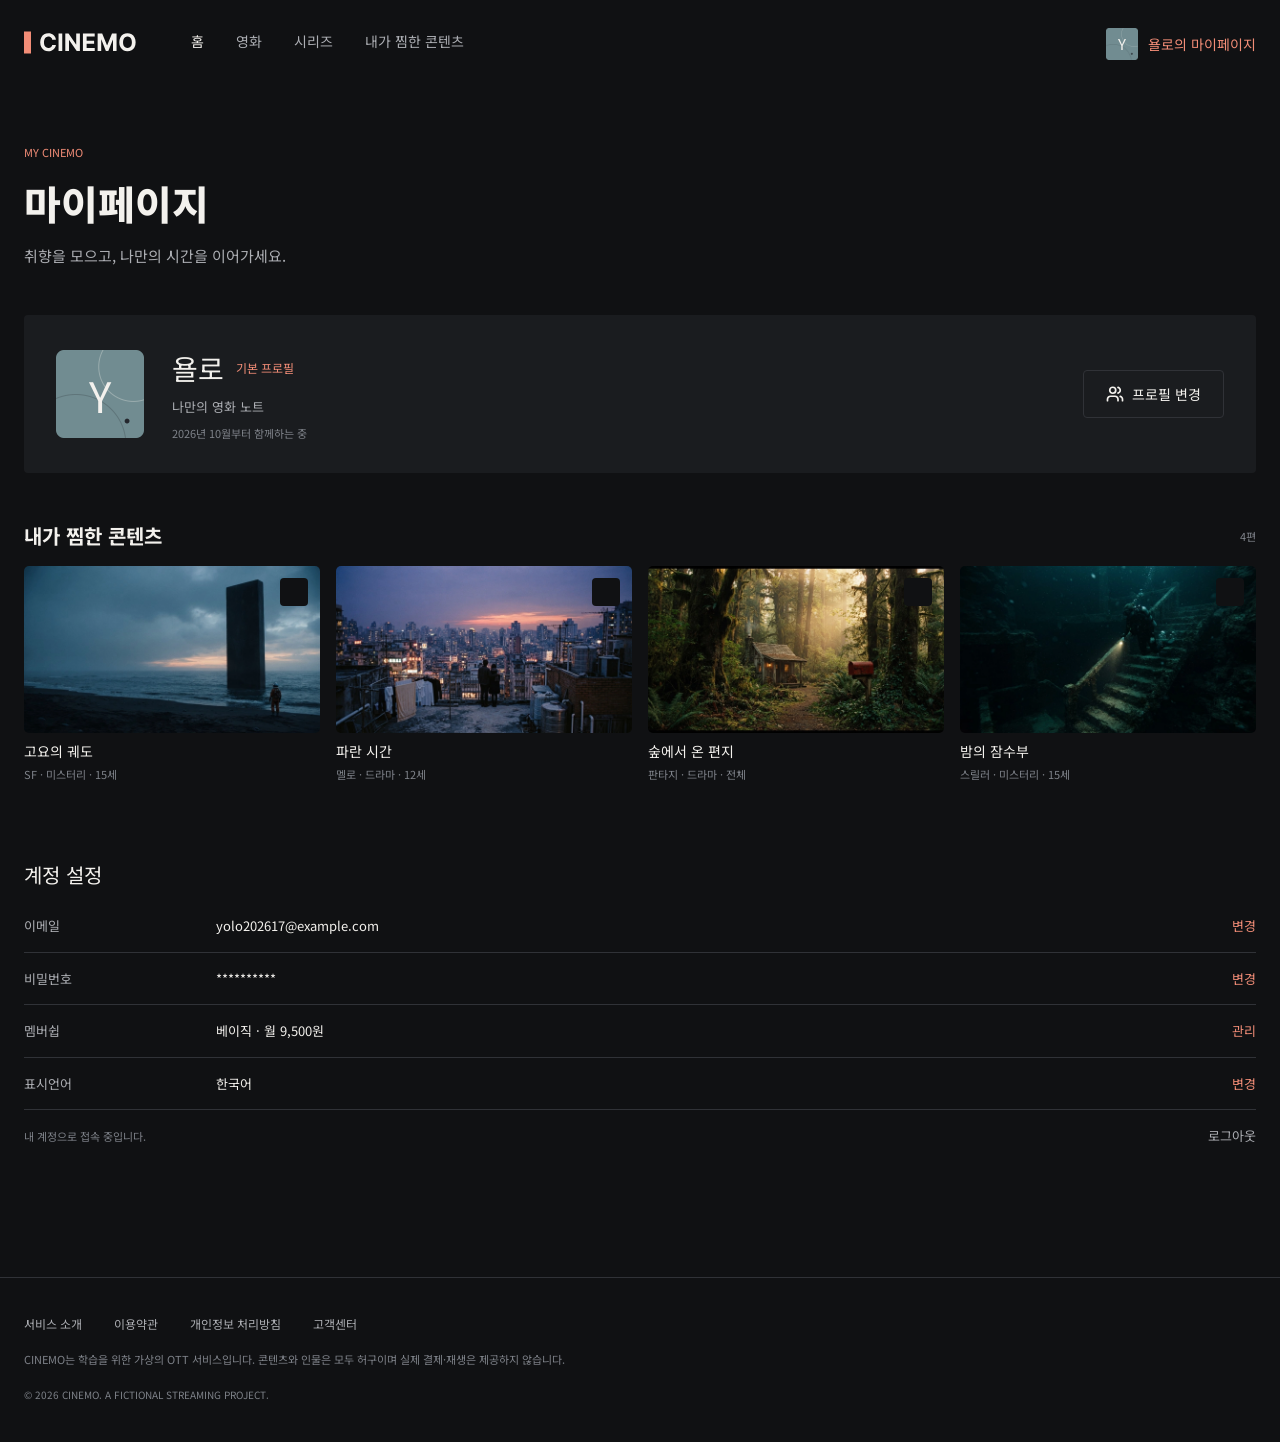
==== commit aaf9abd4: "html 띄어쓰기 수정" ====
--- a/mypage.html
+++ b/mypage.html
@@ -287,10 +287,9 @@
         </ul>
 
         <p class="footer-copyright">
-          CINEMO는 학습을 위한 가상의 OTT 서비스입니다.<br
-            class="footer-break"
-          />콘텐츠와 인물은 모두 허구이며 실제 <span class="payment">결제</span
-          ><span>재생</span>은 제공하지 않습니다.
+          CINEMO는 학습을 위한 가상의 OTT 서비스입니다.<br class="footer-break"> 콘텐츠와 인물은 모두
+          허구이며 실제 <span class="payment">결제</span><span>재생</span>은
+          제공하지 않습니다.
         </p>
 
         <p class="footer-notice">
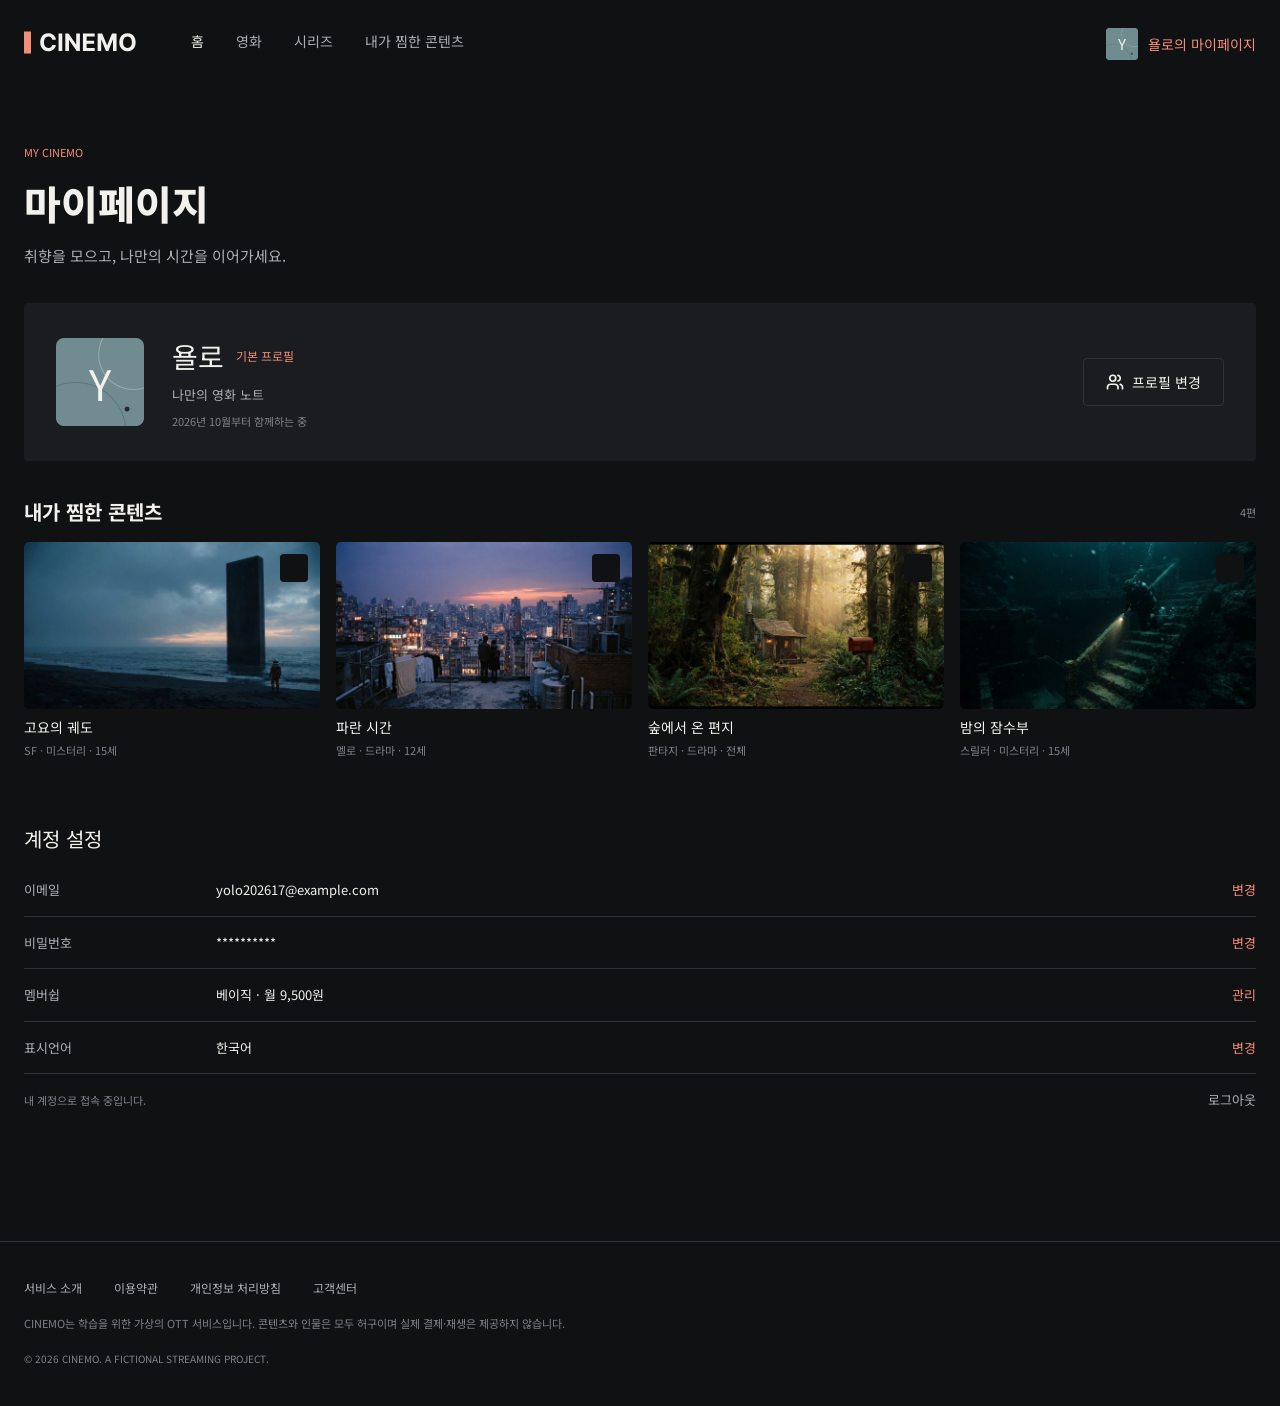
==== commit 1e94394b: "checkbox-css수정마무리" ====
--- a/mypage.html
+++ b/mypage.html
@@ -126,8 +126,8 @@
                   alt="고요의 궤도"
                 />
                 <div class="movie-checkbox">
-                  <input type="checkbox" id="checkbox" />
-                  <label class="checkboximage" for="checkbox">
+                  <input type="checkbox" id="checkbox1" class="checkbox" />
+                  <label class="checkboximage" for="checkbox1">
                     <svg
                       width="16"
                       height="16"
@@ -156,8 +156,8 @@
                   alt="파란 시간"
                 />
                 <div class="movie-checkbox">
-                  <input type="checkbox" id="checkbox" />
-                  <label class="checkboximage" for="checkbox">
+                  <input type="checkbox" id="checkbox2" class="checkbox" />
+                  <label class="checkboximage" for="checkbox2">
                     <svg
                       width="16"
                       height="16"
@@ -186,8 +186,8 @@
                   alt="숲에서 온 편지"
                 />
                 <div class="movie-checkbox">
-                  <input type="checkbox" id="checkbox" />
-                  <label class="checkboximage" for="checkbox">
+                  <input type="checkbox" id="checkbox3" class="checkbox" />
+                  <label class="checkboximage" for="checkbox3">
                     <svg
                       width="16"
                       height="16"
@@ -216,8 +216,8 @@
                   alt="밤의 잠수부"
                 />
                 <div class="movie-checkbox">
-                  <input type="checkbox" id="checkbox" />
-                  <label class="checkboximage" for="checkbox">
+                  <input type="checkbox" id="checkbox4" class="checkbox" />
+                  <label class="checkboximage" for="checkbox4">
                     <svg
                       width="16"
                       height="16"
@@ -287,9 +287,11 @@
         </ul>
 
         <p class="footer-copyright">
-          CINEMO는 학습을 위한 가상의 OTT 서비스입니다.<br class="footer-break"> 콘텐츠와 인물은 모두
-          허구이며 실제 <span class="payment">결제</span><span>재생</span>은
-          제공하지 않습니다.
+          CINEMO는 학습을 위한 가상의 OTT 서비스입니다.<br
+            class="footer-break"
+          />
+          콘텐츠와 인물은 모두 허구이며 실제 <span class="payment">결제</span
+          ><span>재생</span>은 제공하지 않습니다.
         </p>
 
         <p class="footer-notice">
--- a/styles/style.css
+++ b/styles/style.css
@@ -142,7 +142,9 @@
   width: 218px;
   display: flex;
   justify-content: space-between;
-}
+  padding: 24px 0 0 0;
+}
+
 .film-metadata li {
   display: flex;
   align-items: center;
@@ -273,7 +275,7 @@
 .my-cinemo-content {
   display: flex;
   flex-direction: column;
-  gap: 48px;
+  gap: 36px;
   padding: 56px 24px 64px 24px;
 }
 
@@ -833,7 +835,7 @@
   border-radius: 4px;
   cursor: pointer;
 }
-#checkbox {
+.checkbox {
   width: 28px;
   height: 28px;
   opacity: 0;
@@ -851,7 +853,7 @@
   transform: translate(-50%, -50%);
   cursor: pointer;
 }
-#checkbox:checked + .checkboximage {
+.checkbox:checked + .checkboximage {
   display: flex;
 }
 
@@ -987,7 +989,6 @@
     display: flex;
     gap: 16px;
     overflow-x: auto;
-    margin-right: -24px;
     padding: 0 24px 16px 0;
   }
   .movie-card {
@@ -1088,6 +1089,65 @@
     line-height: 1.6;
     margin-top: 16px;
   }
+  /* 마이페이지 계정 설정: 라벨 위 / 값 아래 */
+  .account-settings {
+    height: auto;
+  }
+  .account-settings h2 {
+    margin-bottom: 16px;
+  }
+  .setting-row {
+    grid-template-columns: 1fr auto;
+    row-gap: 4px;
+    padding: 24px 0;
+    border-top: 1px solid #303237;
+    border-bottom: 0;
+  }
+  .setting-row:last-child {
+    border-top: 1px solid #303237;
+    border-bottom: 0;
+  }
+  .setting-label,
+  .setting-value,
+  .setting-note {
+    grid-column: 1;
+    min-width: 0;
+  }
+  .setting-value {
+    overflow-wrap: anywhere;
+  }
+  .setting-value:empty {
+    display: none;
+  }
+  .setting-row a {
+    grid-column: 2;
+    grid-row: 1 / span 2;
+    align-self: center;
+    white-space: nowrap;
+  }
+  .setting-row:last-child a {
+    grid-row: 1;
+  }
+
+  /* 패딩 */
+  .my-cinemo-content {
+    padding: 36px 24px 40px 24px;
+  }
+  .favorite-content {
+    margin-bottom: 0;
+  }
+  .favorite-content .movie-list {
+    padding: 0;
+  }
+
+  /*메인*/
+  .mypage-content:nth-child(2) {
+    margin-top: 8px;
+    margin-bottom: 36px;
+  }
+  .mypage-content:nth-child(3) {
+    margin-bottom: 40px;
+  }
 }
 /* 모바일 푸터 br */
 @media (min-width: 768px) and (max-width: 1150px) {
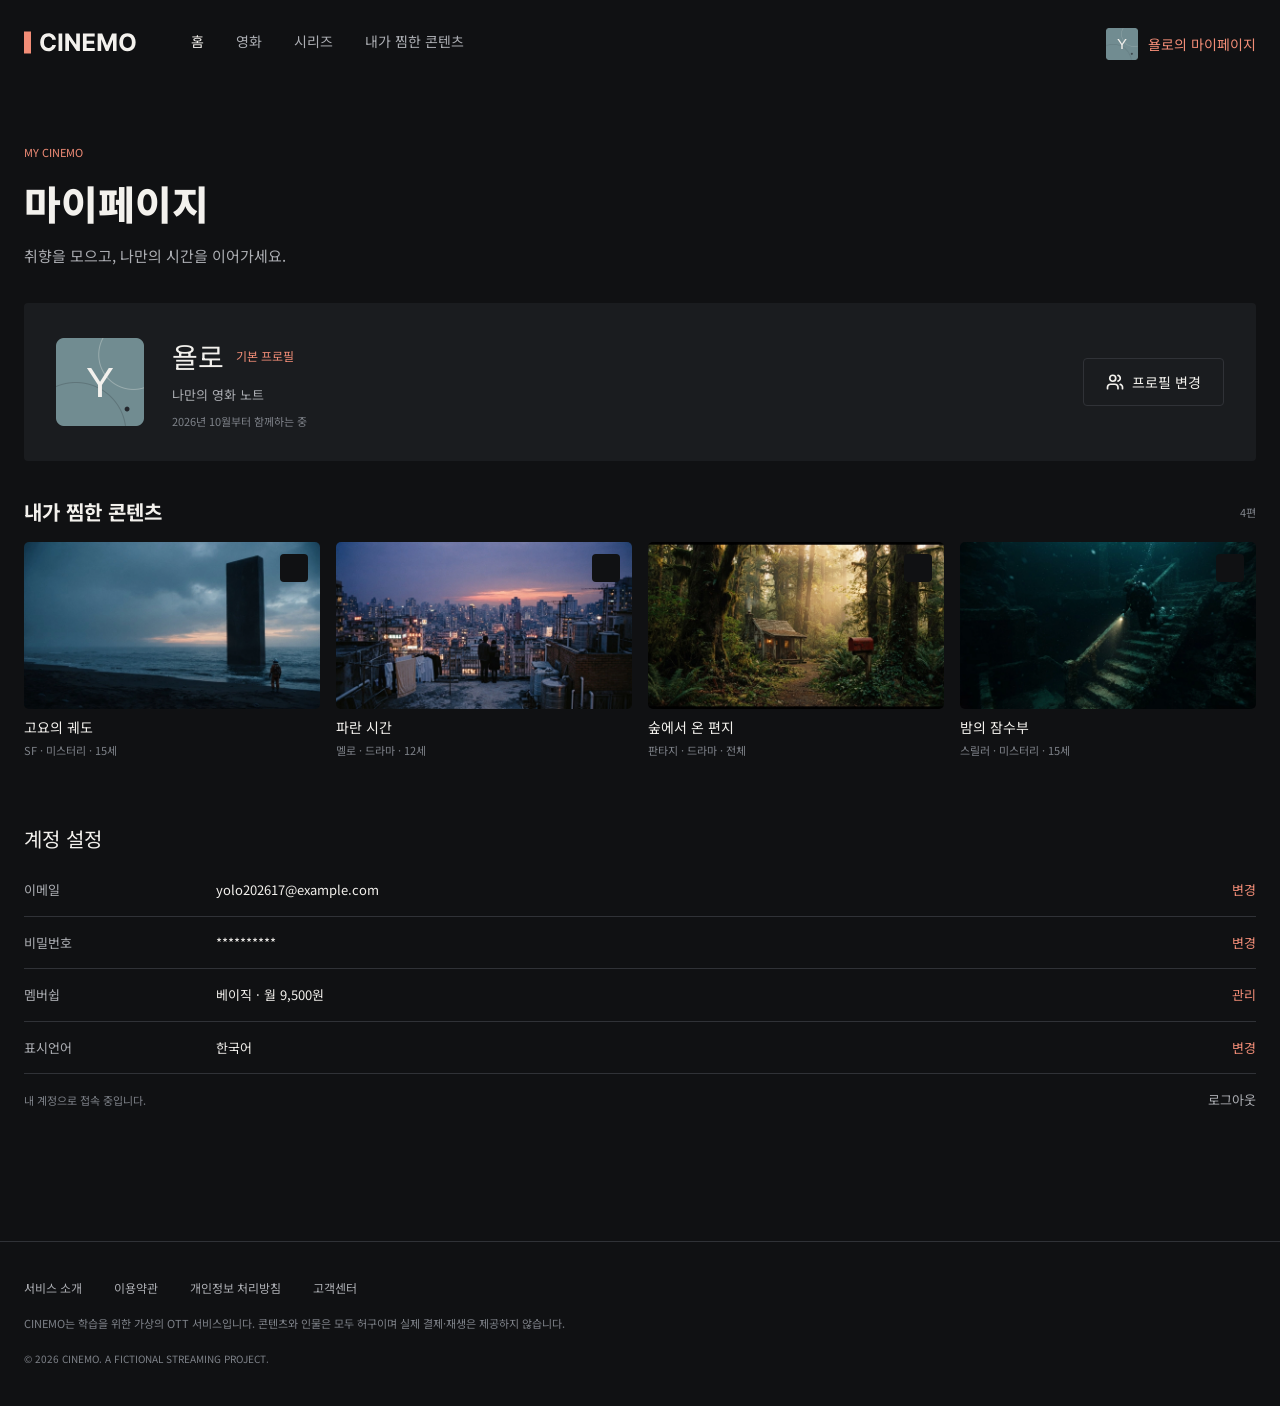
==== commit 6e08903e: "css피드백 바탕으로 전체 수정" ====
--- a/mypage.html
+++ b/mypage.html
@@ -18,7 +18,7 @@
     <link rel="stylesheet" href="./styles/style.css" />
   </head>
   <body>
-    <header class="site-header">
+    <header class="site-header underline">
       <div class="header-container">
         <div class="header-left">
           <a href="./index.html" class="header-logo">
@@ -45,7 +45,7 @@
           </a>
           <nav>
             <ul class="service-list">
-              <li><a href="#">홈</a></li>
+              <li><a href="./index.html">홈</a></li>
               <li><a href="#">영화</a></li>
               <li><a href="#">시리즈</a></li>
               <li><a href="#">내가 찜한 콘텐츠</a></li>
@@ -57,7 +57,7 @@
         <div class="header-right">
           <a href="./profile.html" class="user-profile">
             <div class="top-profile-avatar-spell">
-              <span class="top-avatar-text">Y</span>
+              <span class="top-avatar-text en">Y</span>
             </div>
             <span class="profile-link scarlet">욜로의 마이페이지</span>
           </a>
@@ -78,7 +78,7 @@
         <div class="user-profile-panel">
           <div class="profile-information">
             <div class="profile-avatar-spell">
-              <span class="avatar-text">Y</span>
+              <span class="avatar-text en">Y</span>
             </div>
             <div class="user-details">
               <div class="profile-heading">
--- a/styles/style.css
+++ b/styles/style.css
@@ -406,12 +406,10 @@
 }
 .profile-option {
   width: 728px;
-  /* display: flex;
-  justify-content: space-between;
-  align-items: center; */
   display: grid;
   grid-template-columns: repeat(4, 1fr);
   gap: 40px;
+  grid-auto-flow: row;
 }
 .profile-name {
   font-size: 18px;
@@ -422,11 +420,14 @@
 .profile-avatar-admin {
   width: 152px;
   height: 152px;
-  background: url("../assets/images/avatar-admin.png") center / cover no-repeat;
+  background: url("../assets/images/avatar-admin.png") center / contain
+    no-repeat;
   display: flex;
   justify-content: center;
   align-items: center;
-}
+  aspect-ratio: 1 / 1;
+}
+
 .profile-avatar-master {
   width: 152px;
   height: 152px;
@@ -864,6 +865,9 @@
     align-items: flex-start;
     padding: 27px 16px;
   }
+  .site-header.underline {
+    border-bottom: 1px solid #303237;
+  }
   .header-container {
     padding: 0;
   }
@@ -1043,7 +1047,7 @@
     font-size: 13px;
   }
 
-  /* profil.html의 프로필 부분 */
+  /* profile.html의 프로필 부분 */
   h2.page-title {
     font-size: 28px;
   }
@@ -1057,7 +1061,7 @@
     display: none;
   }
   .profile-selection {
-    padding: 56px 24px;
+    padding: 56px 16px;
   }
   .profile-option {
     width: 100%;
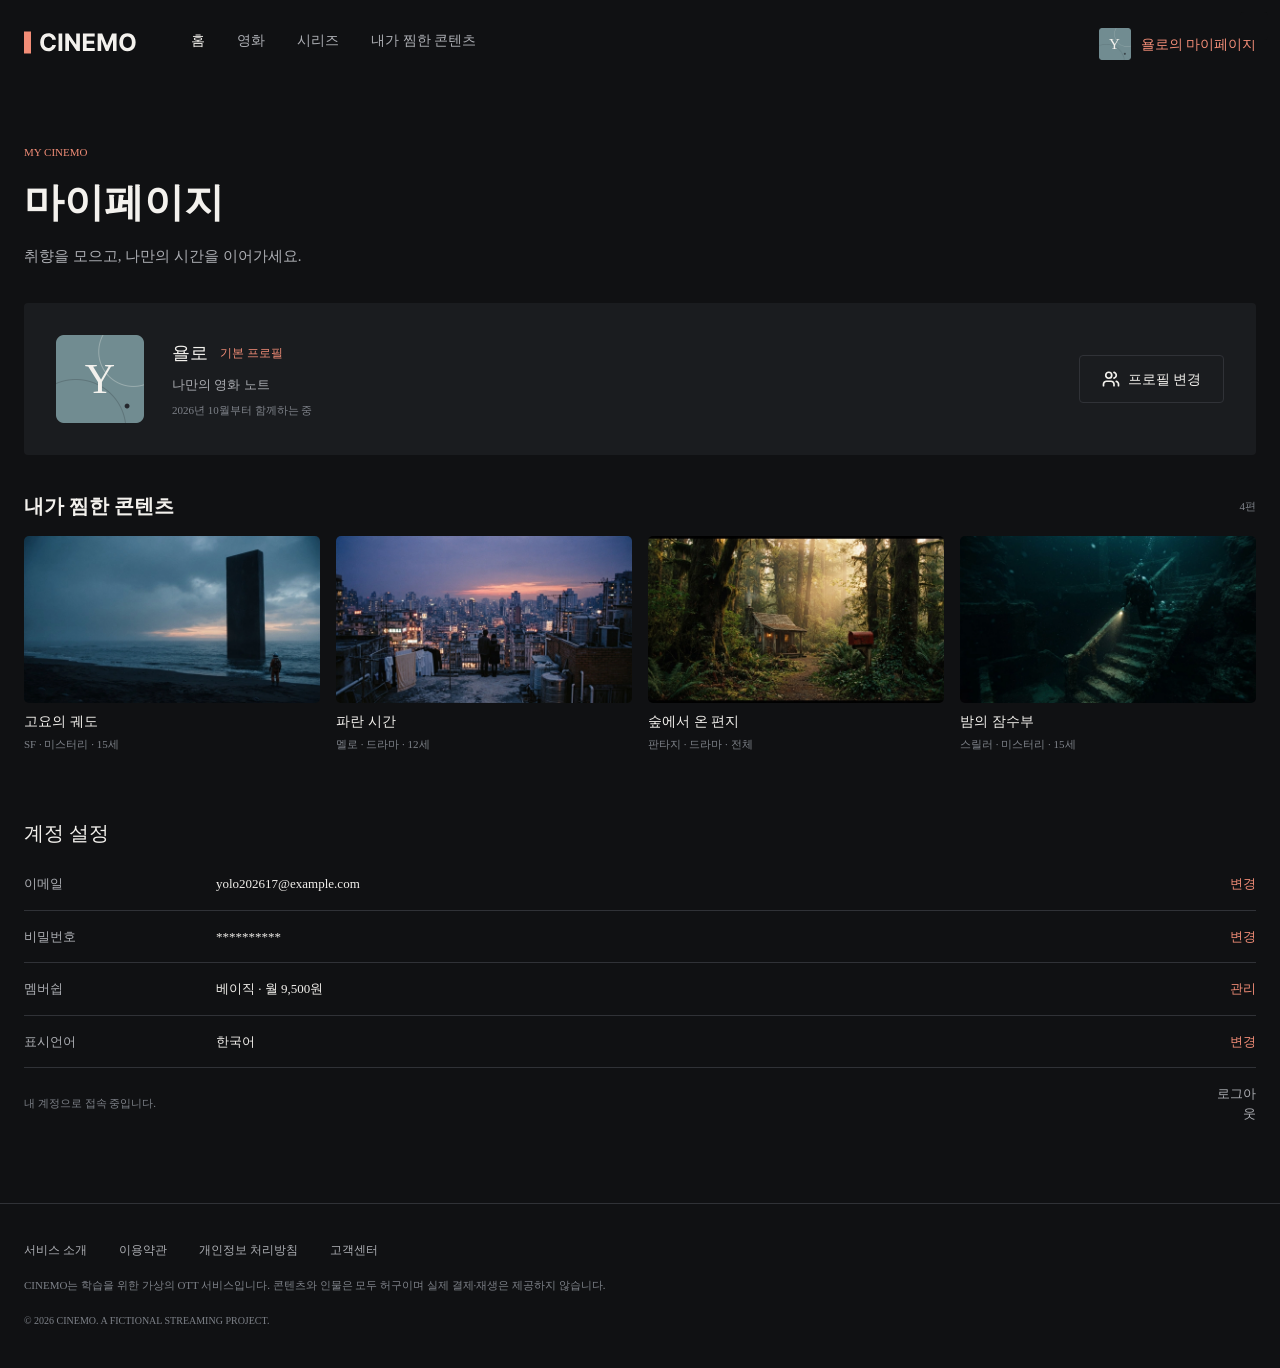
==== commit 20890924: "validator-checkbox" ====
--- a/mypage.html
+++ b/mypage.html
@@ -82,7 +82,7 @@
             </div>
             <div class="user-details">
               <div class="profile-heading">
-                <h3 class="profile-name">욜로</h3>
+                <h2 class="profile-name">욜로</h2>
                 <p class="profile-badge">기본 프로필</p>
               </div>
               <p class="personal-caption">나만의 영화 노트</p>
@@ -124,59 +124,55 @@
                 <img
                   src="./assets/images/Image-quiet-orbit.webp"
                   alt="고요의 궤도"
-                />
-                <div class="movie-checkbox">
-                  <input type="checkbox" id="checkbox1" class="checkbox" />
-                  <label class="checkboximage" for="checkbox1">
-                    <svg
-                      width="16"
-                      height="16"
-                      viewBox="0 0 16 16"
-                      fill="none"
-                      xmlns="http://www.w3.org/2000/svg"
-                    >
-                      <path
-                        d="M13.3328 4L6.0002 11.3328L2.6672 7.99971"
-                        stroke-width="1.7"
-                        stroke-linecap="round"
-                        stroke="#F28D77"
-                      ></path>
-                    </svg>
-                  </label>
-                </div>
-                <h3>고요의 궤도</h3>
-                <p>SF · 미스터리 · 15세</p>
-              </a>
-            </div>
-
-            <div class="movie-card">
-              <a href="#">
-                <img
-                  src="./assets/images/Image-blue-hour.webp"
-                  alt="파란 시간"
-                />
-                <div class="movie-checkbox">
-                  <input type="checkbox" id="checkbox2" class="checkbox" />
-                  <label class="checkboximage" for="checkbox2">
-                    <svg
-                      width="16"
-                      height="16"
-                      viewBox="0 0 16 16"
-                      fill="none"
-                      xmlns="http://www.w3.org/2000/svg"
-                    >
-                      <path
-                        d="M13.3328 4L6.0002 11.3328L2.6672 7.99971"
-                        stroke-width="1.7"
-                        stroke-linecap="round"
-                        stroke="#F28D77"
-                      ></path>
-                    </svg>
-                  </label>
-                </div>
-                <h3>파란 시간</h3>
-                <p>멜로 · 드라마 · 12세</p>
-              </a>
+              /></a>
+              <div class="movie-checkbox">
+                <input type="checkbox" id="checkbox1" class="checkbox" />
+                <label class="checkboximage" for="checkbox1">
+                  <svg
+                    width="16"
+                    height="16"
+                    viewBox="0 0 16 16"
+                    fill="none"
+                    xmlns="http://www.w3.org/2000/svg"
+                  >
+                    <path
+                      d="M13.3328 4L6.0002 11.3328L2.6672 7.99971"
+                      stroke-width="1.7"
+                      stroke-linecap="round"
+                      stroke="#F28D77"
+                    ></path>
+                  </svg>
+                </label>
+              </div>
+              <h3>고요의 궤도</h3>
+              <p>SF · 미스터리 · 15세</p>
+            </div>
+
+            <div class="movie-card">
+              <a href="#">
+                <img src="./assets/images/Image-blue-hour.webp" alt="파란 시간"
+              /></a>
+              <div class="movie-checkbox">
+                <input type="checkbox" id="checkbox2" class="checkbox" />
+                <label class="checkboximage" for="checkbox2">
+                  <svg
+                    width="16"
+                    height="16"
+                    viewBox="0 0 16 16"
+                    fill="none"
+                    xmlns="http://www.w3.org/2000/svg"
+                  >
+                    <path
+                      d="M13.3328 4L6.0002 11.3328L2.6672 7.99971"
+                      stroke-width="1.7"
+                      stroke-linecap="round"
+                      stroke="#F28D77"
+                    ></path>
+                  </svg>
+                </label>
+              </div>
+              <h3>파란 시간</h3>
+              <p>멜로 · 드라마 · 12세</p>
             </div>
 
             <div class="movie-card">
@@ -184,29 +180,28 @@
                 <img
                   src="./assets/images/Image-forest-letter.webp"
                   alt="숲에서 온 편지"
-                />
-                <div class="movie-checkbox">
-                  <input type="checkbox" id="checkbox3" class="checkbox" />
-                  <label class="checkboximage" for="checkbox3">
-                    <svg
-                      width="16"
-                      height="16"
-                      viewBox="0 0 16 16"
-                      fill="none"
-                      xmlns="http://www.w3.org/2000/svg"
-                    >
-                      <path
-                        d="M13.3328 4L6.0002 11.3328L2.6672 7.99971"
-                        stroke-width="1.7"
-                        stroke-linecap="round"
-                        stroke="#F28D77"
-                      ></path>
-                    </svg>
-                  </label>
-                </div>
-                <h3>숲에서 온 편지</h3>
-                <p>판타지 · 드라마 · 전체</p>
-              </a>
+              /></a>
+              <div class="movie-checkbox">
+                <input type="checkbox" id="checkbox3" class="checkbox" />
+                <label class="checkboximage" for="checkbox3">
+                  <svg
+                    width="16"
+                    height="16"
+                    viewBox="0 0 16 16"
+                    fill="none"
+                    xmlns="http://www.w3.org/2000/svg"
+                  >
+                    <path
+                      d="M13.3328 4L6.0002 11.3328L2.6672 7.99971"
+                      stroke-width="1.7"
+                      stroke-linecap="round"
+                      stroke="#F28D77"
+                    ></path>
+                  </svg>
+                </label>
+              </div>
+              <h3>숲에서 온 편지</h3>
+              <p>판타지 · 드라마 · 전체</p>
             </div>
 
             <div class="movie-card">
@@ -214,29 +209,28 @@
                 <img
                   src="./assets/images/Image-night-diver.webp"
                   alt="밤의 잠수부"
-                />
-                <div class="movie-checkbox">
-                  <input type="checkbox" id="checkbox4" class="checkbox" />
-                  <label class="checkboximage" for="checkbox4">
-                    <svg
-                      width="16"
-                      height="16"
-                      viewBox="0 0 16 16"
-                      fill="none"
-                      xmlns="http://www.w3.org/2000/svg"
-                    >
-                      <path
-                        d="M13.3328 4L6.0002 11.3328L2.6672 7.99971"
-                        stroke-width="1.7"
-                        stroke-linecap="round"
-                        stroke="#F28D77"
-                      ></path>
-                    </svg>
-                  </label>
-                </div>
-                <h3>밤의 잠수부</h3>
-                <p>스릴러 · 미스터리 · 15세</p>
-              </a>
+              /></a>
+              <div class="movie-checkbox">
+                <input type="checkbox" id="checkbox4" class="checkbox" />
+                <label class="checkboximage" for="checkbox4">
+                  <svg
+                    width="16"
+                    height="16"
+                    viewBox="0 0 16 16"
+                    fill="none"
+                    xmlns="http://www.w3.org/2000/svg"
+                  >
+                    <path
+                      d="M13.3328 4L6.0002 11.3328L2.6672 7.99971"
+                      stroke-width="1.7"
+                      stroke-linecap="round"
+                      stroke="#F28D77"
+                    ></path>
+                  </svg>
+                </label>
+              </div>
+              <h3>밤의 잠수부</h3>
+              <p>스릴러 · 미스터리 · 15세</p>
             </div>
           </div>
         </div>
--- a/styles/style.css
+++ b/styles/style.css
@@ -1,14 +1,12 @@
 body {
   background-color: #101113;
-  font-family: "Noto Sans KR", sans-serif;
-}
-.en {
-  font-family: "Inter", sans-serif;
-}
-
-.font-inter {
-  font-family: "Inter", sans-serif;
-}
+}
+/* .header-container,
+.intro-section,
+.mypage-content,
+.footer-container {
+  padding: 0 40px;
+} */
 .header-container,
 .my-cinemo-content,
 .footer-container {
@@ -214,12 +212,12 @@
 .film-actions button:last-child {
   background-color: #232529;
 }
-p.up-right-label {
+button.up-right-label {
   font-size: 14px;
   color: #241512;
 }
 
-p.plus-label {
+button.plus-label {
   font-size: 14px;
   color: #f3f1ed;
 }
@@ -372,7 +370,7 @@
 .account-settings {
   width: 100%;
   max-width: 1440px;
-  height: 353px;
+  /* height: 353px; */
   margin: 0 auto;
 }
 
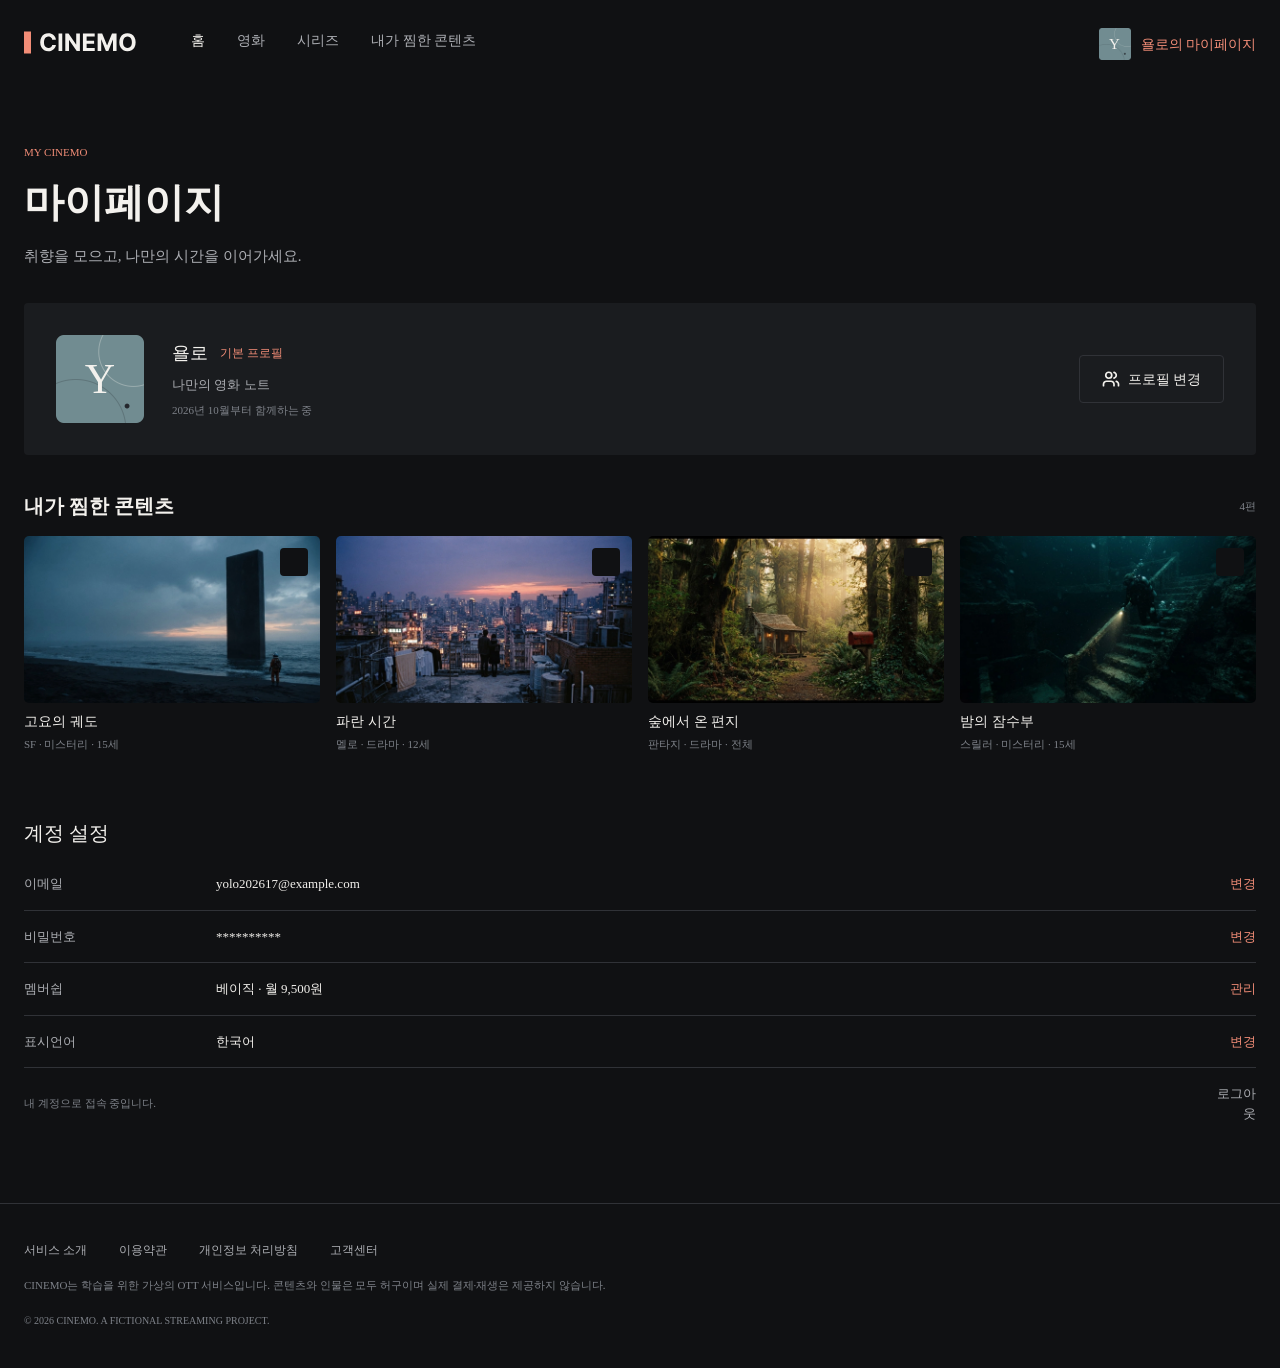
==== commit 4f27f633: "mypage-edit" ====
--- a/mypage.html
+++ b/mypage.html
@@ -119,12 +119,13 @@
           </div>
 
           <div class="movie-list">
-            <div class="movie-card">
+            <div class="movie-card" style="position: relative">
               <a href="#">
                 <img
                   src="./assets/images/Image-quiet-orbit.webp"
                   alt="고요의 궤도"
-              /></a>
+                />
+              </a>
               <div class="movie-checkbox">
                 <input type="checkbox" id="checkbox1" class="checkbox" />
                 <label class="checkboximage" for="checkbox1">
@@ -148,7 +149,7 @@
               <p>SF · 미스터리 · 15세</p>
             </div>
 
-            <div class="movie-card">
+            <div class="movie-card" style="position: relative">
               <a href="#">
                 <img src="./assets/images/Image-blue-hour.webp" alt="파란 시간"
               /></a>
@@ -175,7 +176,7 @@
               <p>멜로 · 드라마 · 12세</p>
             </div>
 
-            <div class="movie-card">
+            <div class="movie-card" style="position: relative">
               <a href="#">
                 <img
                   src="./assets/images/Image-forest-letter.webp"
@@ -204,7 +205,7 @@
               <p>판타지 · 드라마 · 전체</p>
             </div>
 
-            <div class="movie-card">
+            <div class="movie-card" style="position: relative">
               <a href="#">
                 <img
                   src="./assets/images/Image-night-diver.webp"
--- a/styles/style.css
+++ b/styles/style.css
@@ -212,12 +212,12 @@
 .film-actions button:last-child {
   background-color: #232529;
 }
-button.up-right-label {
+span.up-right-label {
   font-size: 14px;
   color: #241512;
 }
 
-button.plus-label {
+span.plus-label {
   font-size: 14px;
   color: #f3f1ed;
 }
